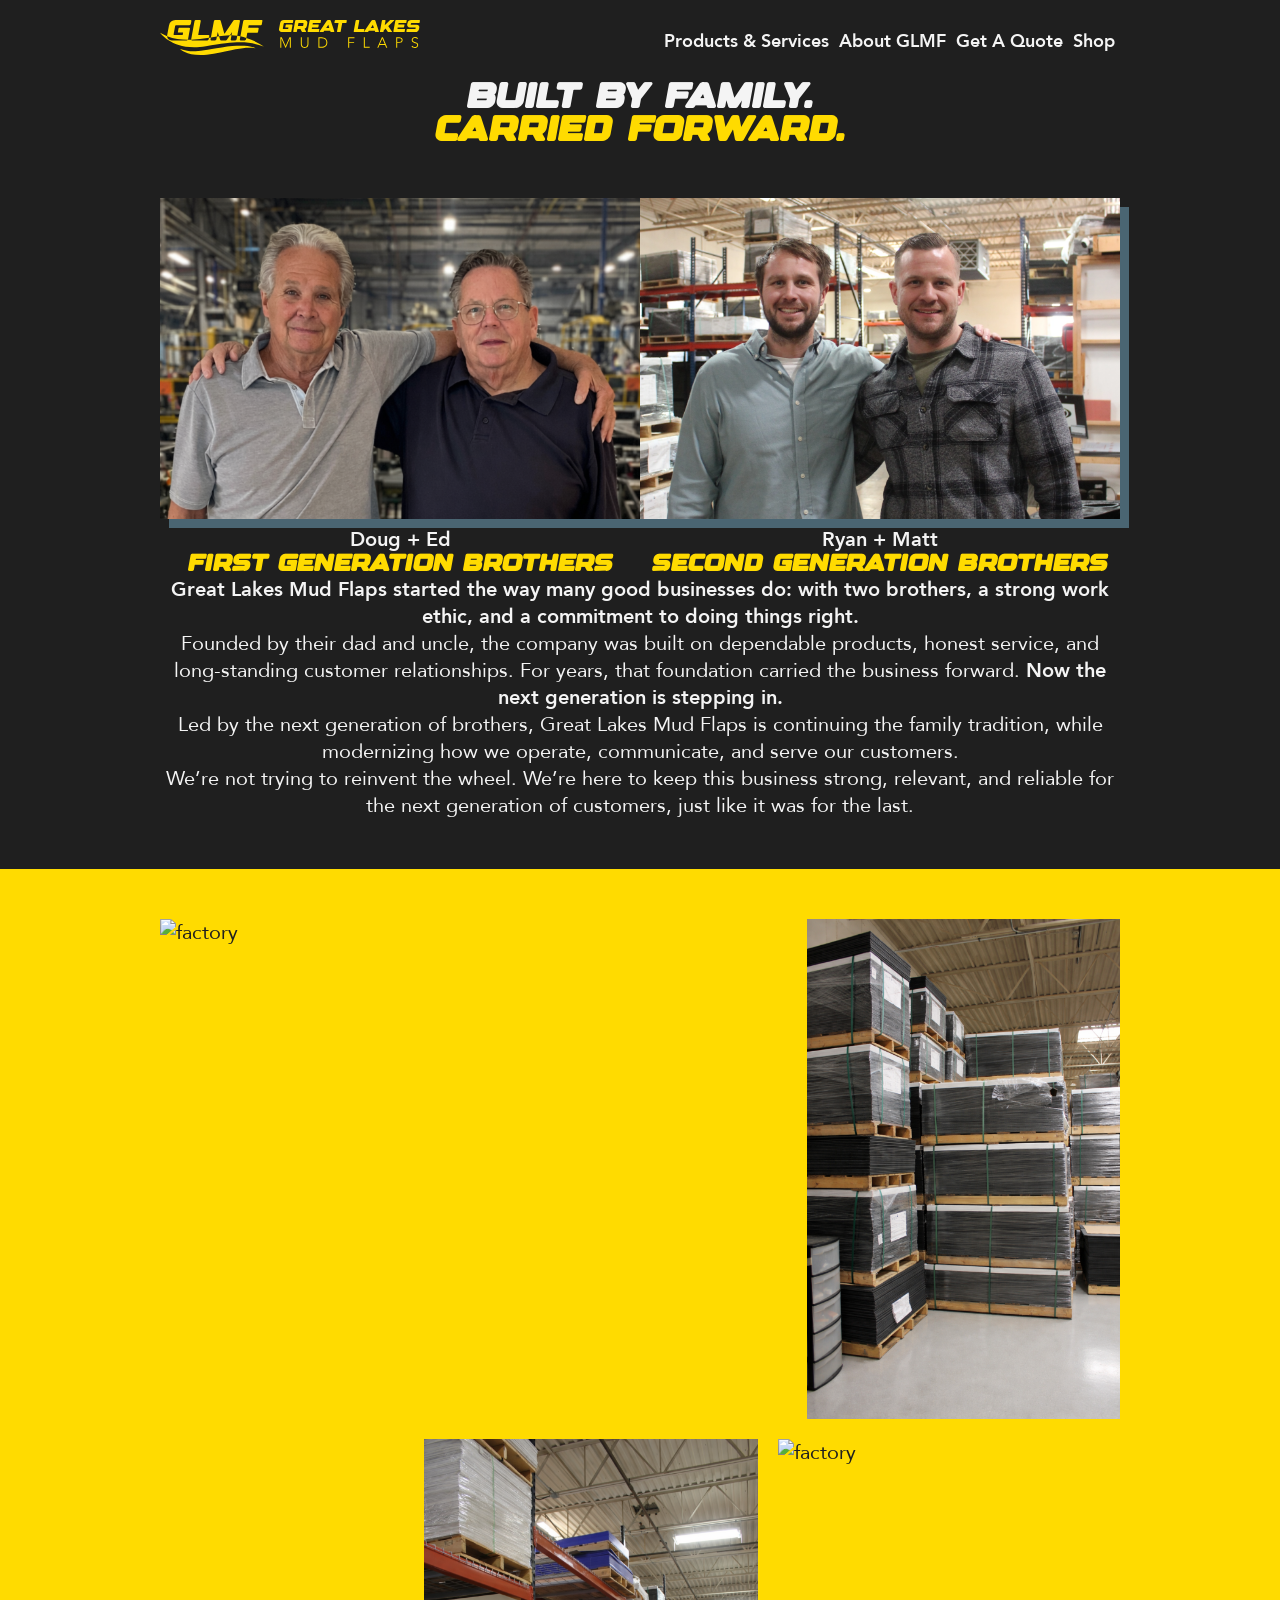
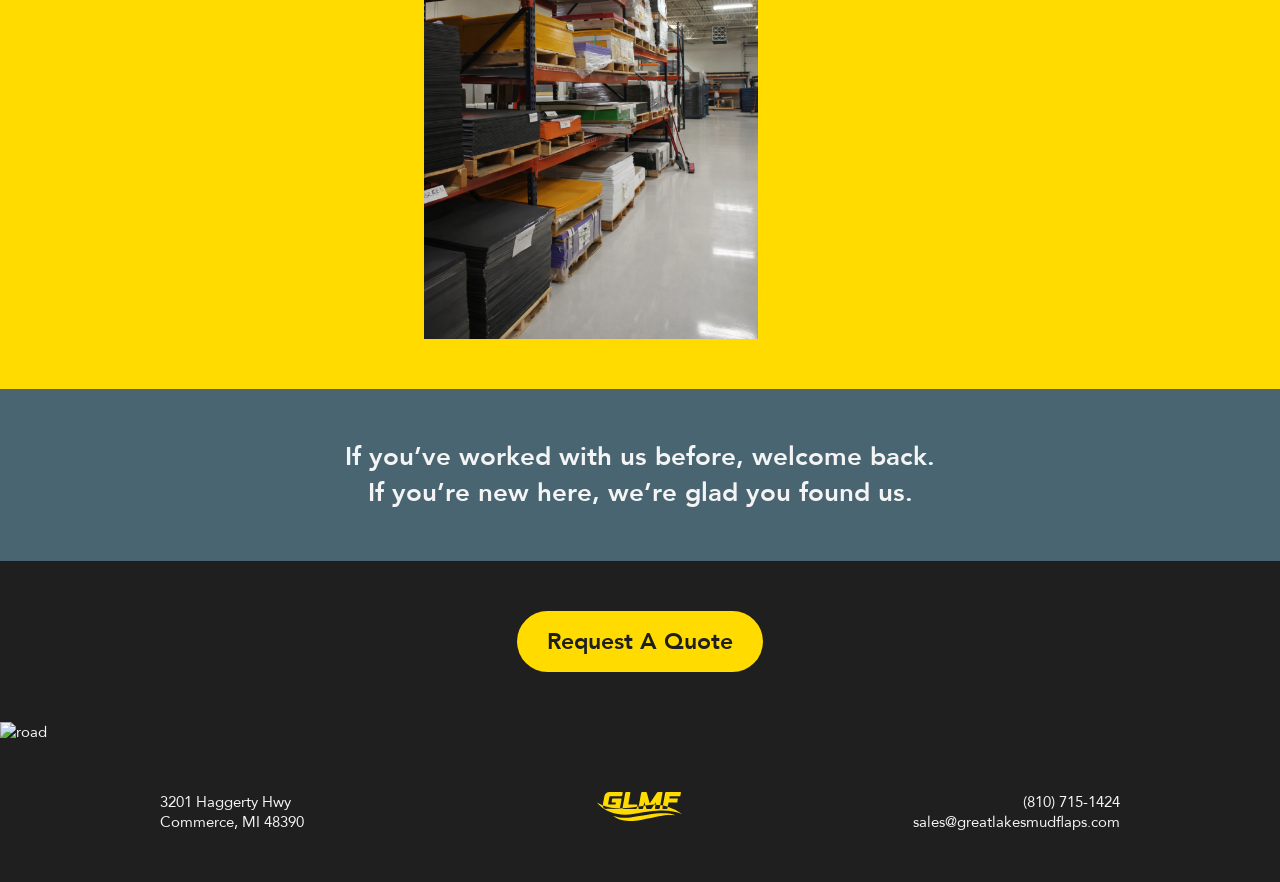
==== about.html @ 7ca75e04 "init" ====
<!DOCTYPE html>
<html>

<head>
    <meta charset="utf-8">
    <meta http-equiv="X-UA-Compatible" content="IE=edge">
    <title>Great Lakes Mud Flaps - About GLMF</title>
    <meta name="description" content="">
    <meta name="viewport" content="width=device-width, initial-scale=1">
    <link rel="stylesheet" href="main.css">
</head>

<body class="about">
    <div class="header">
        <div class="container">
            <div class="col logo-container">
                <a href="/"><img src="/Images/glmf-header-logo.svg" alt="Great Lakes Mud Flaps" class="logo"></a>
            </div>
            <div class="col menue-container">
                <div class="menue">
                    <div class="menue-item"><a href="/products.html">Products & Services</a></div>
                    <div class="menue-item"><a href="/about.html">About GLMF</a></div>
                    <div class="menue-item"><a href="/quote.html">Get A Quote</a></div>
                    <div class="menue-item"><a href="/shop.html">Shop</a></div>
                </div>
            </div>
        </div>
    </div>
    <main>
        <div class="hero">
            <h2 style="text-align: center;">
                <span style="color: var(--off-white);">BUILT BY FAMILY.</span><br>
                <span style="color: var(--yellow);">CARRIED FORWARD.</span>
            </h2>
            <div class="container">
                <div class="columns-1-1">
                    <div class="col text">
                        <img src="/Images/2X/ChatGPT Image Feb 25, 2026, 12_10_42 PM@2x.png" alt="doug and ed"
                            class="fluid drop-shadow">
                        <div style="font-weight: bold; text-align: center;">Doug + Ed</div>
                        <h3 style="text-align: center;">FIRST GENERATION BROTHERS</h3>
                    </div>
                    <div class="col">
                        <img src="/Images/2X/IMG_9111@2x.png" alt="ryan and matt" class="fluid drop-shadow">
                        <div style="font-weight: bold; text-align: center;">Ryan + Matt</div>
                        <h3 style="text-align: center;">SECOND GENERATION BROTHERS</h3>
                    </div>
                </div>
                <p style="font-weight: bold;">
                    Great Lakes Mud Flaps started the way many good businesses do: with two brothers, a strong work
                    ethic, and a commitment
                    to doing things right.
                </p>
                <p>
                    Founded by their dad and uncle, the company was built on dependable products, honest service, and
                    long-standing customer
                    relationships. For years, that foundation carried the business forward. <b>Now the next generation
                        is
                        stepping in.</b>
                </p>
                <p>
                    Led by the next generation of brothers, Great Lakes Mud Flaps is continuing the family tradition,
                    while modernizing how
                    we operate, communicate, and serve our customers.
                </p>
                <p>
                    We’re not trying to reinvent the wheel. We’re here to keep this business strong, relevant, and
                    reliable for the next
                    generation of customers, just like it was for the last.
                </p>
            </div>
        </div>
        <div class="factory-images">
            <div class="container">
                <div class="columns-2-1" style="padding-bottom: 20px;">
                    <div class="col">
                        <img src="/Images/2X/ChatGPT Image Mar 16, 2026, 08_49_16 PM@2x.png" alt="factory">
                    </div>
                    <div class="col">
                        <img src="/Images/2X/ChatGPT Image Mar 2, 2026, 11_20_32 AM@2x.png" alt="factory">

                    </div>
                </div>
                <div class="columns-1-2">
                    <div class="col">
                        <img src="/Images/2X/ChatGPT Image Mar 2, 2026, 11_19_23 AM@2x.png" alt="factory">

                    </div>
                    <div class="col">
                        <img src="/Images/2X/ChatGPT Image Mar 2, 2026, 11_23_06 AM@2x.png" alt="factory">

                    </div>
                </div>
            </div>

        </div>
        <div style="background-color: var(--steel-blue);">
            <div class="container">
                <p style=" font-weight: bold; text-align: center; color: var(--off-white); font-size: 26px;">
                    If you’ve worked with us before, welcome back.<br>
                    If you’re new here, we’re glad you found us.</p>
            </div>
        </div>
        <div class="container">
            <div class="inner">
                <a href="/quote.html" class="button yellow">
                    Request A Quote</a>
            </div>
        </div>
    </main>
    <div class=" footer">
        <img src="Images/2X/2@2x.png" alt="road" class="fluid">
        <div class="container columns-1-1-1">
            <div class="col">
                3201 Haggerty Hwy<br>
                Commerce, MI 48390
            </div>
            <div class="col">
                <div class="inner">
                    <a href="/"><img src="/Images/glmf-footer-logo.svg" alt="Great Lakes Mud Flaps"
                            class="logo fluid"></a>

                </div>
            </div>
            <div class="col" style="text-align: right;">
                (810) 715-1424<br>
                sales@greatlakesmudflaps.com
            </div>
        </div>
    </div>
    <script src="main.js" async defer></script>
</body>

</html>
---- main.css ----
/* Initial */
*, *::before, *::after {
    box-sizing: border-box;
}

@font-face {
  font-family: "Avenir";
  src: url("fonts/Avenir-Light-07.woff2") format("woff2");
  font-weight: 200;
  font-style: normal;
  font-display: swap;
}

@font-face {
  font-family: "Avenir";
  src: url("fonts/Avenir-LightOblique-08.woff2") format("woff2");
  font-weight: 200;
  font-style: italic;
  font-display: swap;
}

@font-face {
  font-family: "Avenir";
  src: url("fonts/Avenir-Book-01.woff2") format("woff2");
  font-weight: 300;
  font-style: normal;
  font-display: swap;
}

@font-face {
  font-family: "Avenir";
  src: url("fonts/Avenir-BookOblique-02.woff2") format("woff2");
  font-weight: 300;
  font-style: italic;
  font-display: swap;
}

@font-face {
  font-family: "Avenir";
  src: url("fonts/Avenir-Roman-12.woff2") format("woff2");
  font-weight: 400;
  font-style: normal;
  font-display: swap;
}

@font-face {
  font-family: "Avenir";
  src: url("fonts/Avenir-Oblique-11.woff2") format("woff2");
  font-weight: 400;
  font-style: italic;
  font-display: swap;
}

@font-face {
  font-family: "Avenir";
  src: url("fonts/Avenir-Medium-09.woff2") format("woff2");
  font-weight: 500;
  font-style: normal;
  font-display: swap;
}

@font-face {
  font-family: "Avenir";
  src: url("fonts/Avenir-MediumOblique-10.woff2") format("woff2");
  font-weight: 500;
  font-style: italic;
  font-display: swap;
}

@font-face {
  font-family: "Avenir";
  src: url("fonts/Avenir-Heavy-05.woff2") format("woff2");
  font-weight: 800;
  font-style: normal;
  font-display: swap;
}

@font-face {
  font-family: "Avenir";
  src: url("fonts/Avenir-HeavyOblique-06.woff2") format("woff2");
  font-weight: 800;
  font-style: italic;
  font-display: swap;
}

@font-face {
  font-family: "Avenir";
  src: url("fonts/Avenir-Black-03.woff2") format("woff2");
  font-weight: 900;
  font-style: normal;
  font-display: swap;
}

@font-face {
  font-family: "Avenir";
  src: url("fonts/Avenir-BlackOblique-04.woff2") format("woff2");
  font-weight: 900;
  font-style: italic;
  font-display: swap;
}

@font-face {
  font-family: "Designer 2";
  src: url("fonts/Designer 2.woff2") format("woff2");
  font-weight: 400;
  font-style: normal;
  font-display: swap;
}

:root {
--deep-charcoal: #1F1F1F;
--yellow: #FFDB00;
--steel-blue: #4A6572;
--light-grey: #B3B3B3;
--off-white: #F4F4F4;
}

img.fluid {
    width: 100%;
    height: auto;
}

h1, h2, h3, h4, h5, h6 {
    font-family: "Designer 2", sans-serif;
    margin: 0;
    color: var(--deep-charcoal);
}

h1 {
    font-size: 40px;

}

h2 {
    font-size  : 35px;
}

h3 {
  color: var(--yellow);
}

p {
  margin: 0;
}

/* Header */

.header {
    color: var(--off-white);
    /* min-height: 125px; */
}

.header-left, .header-right {
    font-family: "Designer 2", sans-serif;
    font-size: 90px;
    opacity: 18%;
}


.header .container {
    display: flex;
    flex-direction: row;
    justify-content: space-between;
    padding: 20px;
}


.header .logo-container {
    display: flex;
    flex-direction: column;
    justify-content: center;
}

.header .menue {
    display: flex;
    flex-direction: row;
    justify-content: space-between;
}

.header .menue-container {
    display: flex;
    flex-direction: column;
    justify-content: center;
}

.menue-item {
    margin-left: 5px;
    margin-right: 5px;
    font-size: 18px;
    font-weight: bold;
}

.menue-item a {
    text-decoration: none;
    color: var(--off-white);
}

.menue-item a:hover {
    text-decoration: underline;
    color: var(--yellow);
}

.menue-item a:active {
    text-decoration: underline;
    color: var(--yellow);
}

.columns-1-1 {
    display: flex;
    flex-direction: row;
    justify-content: center;
    flex-wrap: nowrap;
}

.columns-1-1 .col {
   width: 50%;
}

.columns-1-1-1 {
    display: flex;
    flex-direction: row;
    justify-content: center;
    flex-wrap: nowrap;
}
.columns-1-1-1 .col {
   width: 33.33%;
}
/* Main */

.section-header {
  display: flex;
  justify-content: space-between;
  align-items: center;
  text-align: center;
}

body {
    background-color: var(--deep-charcoal);
    font-family: "Avenir", sans-serif;
    margin: 0;
    font-size: 20px;
    color: var(--deep-charcoal);
}


.container {
    max-width: 1000px;
    margin: 0 auto;
    padding-top: 50px;
    padding-bottom: 50px;
    padding-left: 20px;
    padding-right: 20px;
}

.inner {
    display: flex;
    flex-direction: column;
    justify-content: center;
    align-items: center;
}

.container.inner {
  max-width: 1000px;
  margin: 0 auto;
}

.logo {
    width: 100%;
    height: auto;
    max-width: 260px;
}




.button {
    padding: 15px 30px;
    text-decoration: none;
    font-size: 22.5px;
    font-weight: bold;
    display: inline-block;
    border-radius: 999px;
}

.charcoal {
    background-color: var(--deep-charcoal);
    color: var(--off-white);
}

.yellow {
    background-color: var(--yellow);
    color: var(--deep-charcoal);
}


/* Home */

.hero.home .sub-text {
  font-size: 18.5px;
  font-weight: bold;
}

.hero.home .top {
    background-image: url("/Images/2X/cover@2x.png");
    background-size: cover;
    background-position: 20% 20%;
    background-repeat: no-repeat;
    min-height: calc(100vh - 325px);
}

.hero.home .bottom {
  background-color: var(--deep-charcoal);
  color: var(--off-white);
  /* height: 200px; */
}


.why-glmf, .request-a-quote {
    background-color: var(--yellow);
}

.how-it-works h2, .how-it-works, .view-products, .view-products h2, .story  {
    color: var(--off-white);
}

.story h2 {
    color: var(--yellow);
}


.view-products {
  background-color: var(--steel-blue);
}

/* Products */

.available-products {
    background-color: var(--steel-blue);
}
.available-products h2 {
    color: var(--off-white);
}

.mud-flaps, .wheel-chocks, .die-cutting {
    background-color: var(--yellow);
    color: var(--deep-charcoal);
}
.mud-flaps h3, .wheel-chocks h3, .die-cutting h3 {
    color: var(--deep-charcoal);
}

.slick-disks, .screenprinting, .hot-stamping {
    background-color: var(--steel-blue);
    color: var(--off-white);
}
.slick-disks h3, .screenprinting h3, .hot-stamping h3 {
    color: var(--off-white);
}

.unsure-where-to-start, .available-services {
    color: var(--off-white);
}
.unsure-where-to-start h2, .available-services h2 {
    color: var(--yellow);
}
.available-products, .ready-to-order {
  background-color: var(--steel-blue);
  color: var(--off-white);
}
.available-products h2, .ready-to-order h2 {
    color: var(--off-white);
}

.mud-flaps .img {
  background-image: url("/Images/2X/IMG_9088@2x.png");
}
.slick-disks .img {
  background-image: url("/Images/2X/ChatGPT Image Mar 2, 2026, 11_57_28 AM@2x.png");
}
.wheel-chocks .img   {
  background-image: url("/Images/2X/ChatGPT Image Mar 2, 2026, 12_32_00 PM@2x.png");
}
.screenprinting .img {
  background-image: url("/Images/2X/ChatGPT Image Mar 2, 2026, 12_42_02 PM@2x.png");
}
.die-cutting .img {
  background-image: url("/Images/2X/IMG_9097@2x.png");
}
.hot-stamping .img {
  background-image: url("/Images/2X/0ebb4d31-9fd9-43ff-acb8-a4dab3733ef5@2x.png");
}

.products .img {
    background-size: cover;
    background-position: center;
    background-repeat: no-repeat;
}

.products .text {
    display: flex;
    flex-direction: column;
    justify-content: center;
    align-items: center;
    padding: 20px;
    text-align: center;
}
.products .text h3 {
    margin-bottom: 15px;
}
.products .columns-1-1 .col {
  min-height: 500px;
}

/* About */

.drop-shadow {
  box-shadow: 9px 9px 0px 0px #4A6572;
}

.about .hero {
  color: var(--off-white);
}

.about .hero p {
  text-align: center;
}

.columns-2-1 {
    display: flex;
    flex-direction: row;
    justify-content: center;
    align-items: center;
    gap: 20px;
    /* overflow: hidden; */
}

.columns-2-1 .col:nth-child(1) {
  width: 66.66%;
  
}
.columns-2-1 .col:nth-child(2) {
  width: 33.33%;
  
}

.columns-1-2 {
    display: flex;
    flex-direction: row;
    justify-content: center;
    align-items: center;
    gap: 20px;  
}
.factory-images {
  background-color: var(--yellow);
}
.factory-images .col {
  height: 500px;
}

.factory-images img {
  width: 100%;
  height: 100%;
  object-fit: cover;
}

/* Quote */
.quote {
 color: var(--off-white); 
}

.quote h2 {
  color: var(--yellow);
}

/* FOOTER */

.footer {
  color: var(--off-white);
  font-size: 15px;
}

.footer .logo {
    max-width: 85px;
}
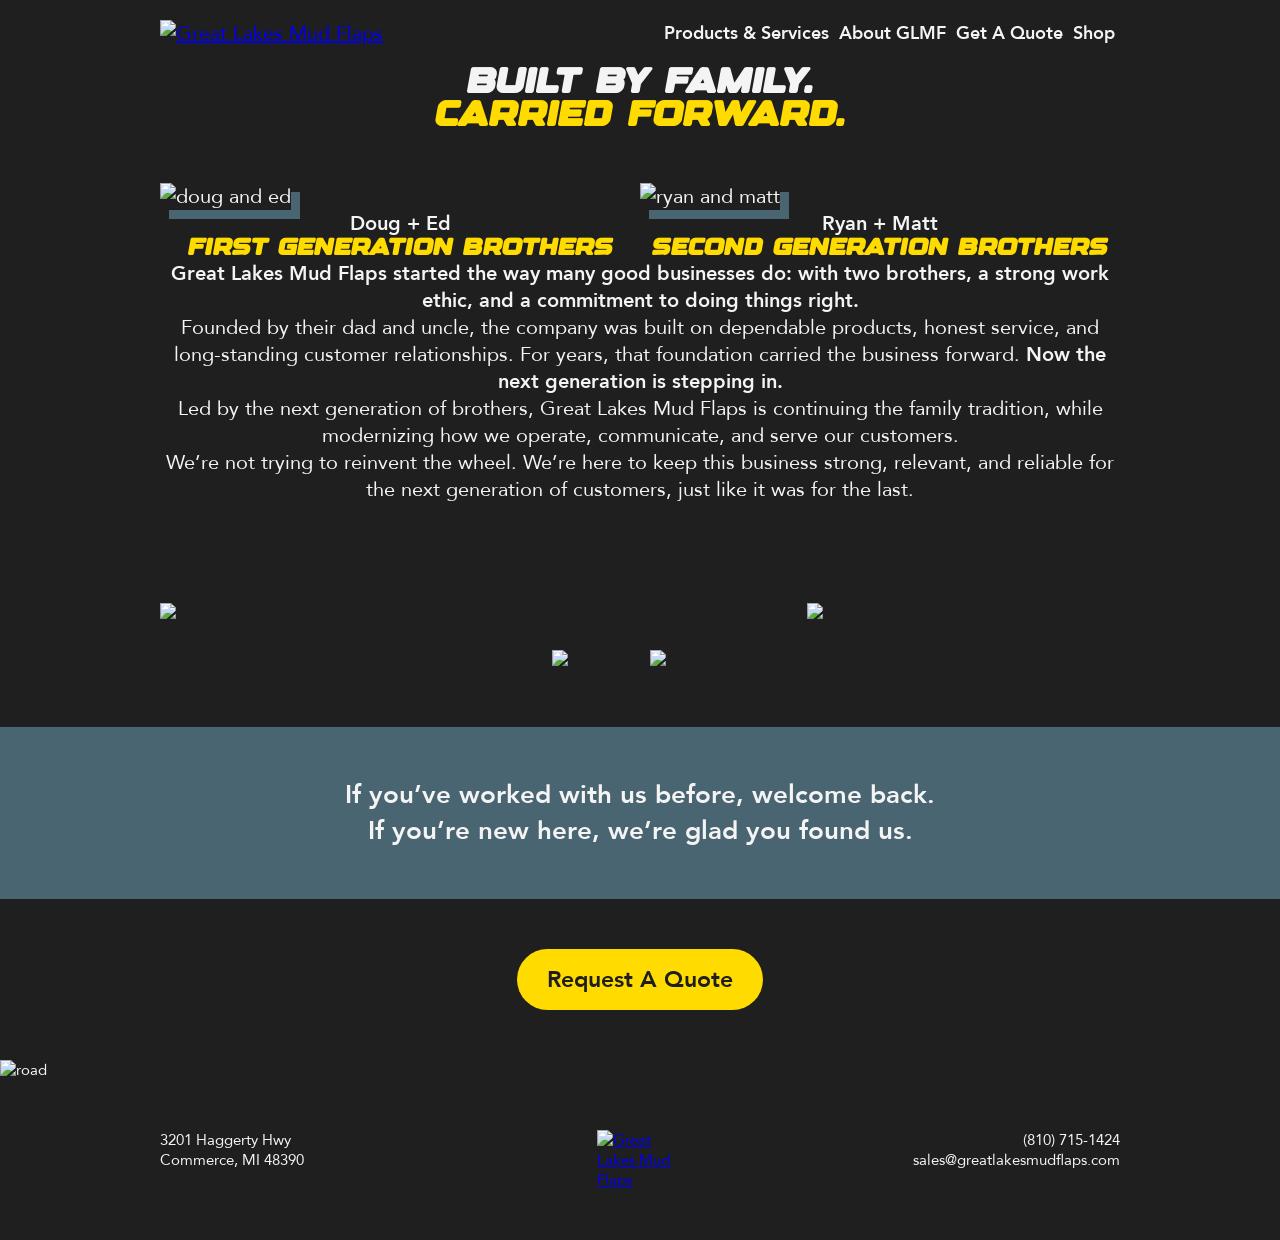
==== commit b2e4fefe: "img path update" ====
--- a/about.html
+++ b/about.html
@@ -14,7 +14,7 @@
     <div class="header">
         <div class="container">
             <div class="col logo-container">
-                <a href="/"><img src="/Images/glmf-header-logo.svg" alt="Great Lakes Mud Flaps" class="logo"></a>
+                <a href="/"><img src="images/glmf-header-logo.svg" alt="Great Lakes Mud Flaps" class="logo"></a>
             </div>
             <div class="col menue-container">
                 <div class="menue">
@@ -35,13 +35,13 @@
             <div class="container">
                 <div class="columns-1-1">
                     <div class="col text">
-                        <img src="/Images/2X/ChatGPT Image Feb 25, 2026, 12_10_42 PM@2x.png" alt="doug and ed"
+                        <img src="images/2X/ChatGPT Image Feb 25, 2026, 12_10_42 PM@2x.png" alt="doug and ed"
                             class="fluid drop-shadow">
                         <div style="font-weight: bold; text-align: center;">Doug + Ed</div>
                         <h3 style="text-align: center;">FIRST GENERATION BROTHERS</h3>
                     </div>
                     <div class="col">
-                        <img src="/Images/2X/IMG_9111@2x.png" alt="ryan and matt" class="fluid drop-shadow">
+                        <img src="images/2X/IMG_9111@2x.png" alt="ryan and matt" class="fluid drop-shadow">
                         <div style="font-weight: bold; text-align: center;">Ryan + Matt</div>
                         <h3 style="text-align: center;">SECOND GENERATION BROTHERS</h3>
                     </div>
@@ -74,20 +74,20 @@
             <div class="container">
                 <div class="columns-2-1" style="padding-bottom: 20px;">
                     <div class="col">
-                        <img src="/Images/2X/ChatGPT Image Mar 16, 2026, 08_49_16 PM@2x.png" alt="factory">
+                        <img src="images/2X/ChatGPT Image Mar 16, 2026, 08_49_16 PM@2x.png" alt="factory">
                     </div>
                     <div class="col">
-                        <img src="/Images/2X/ChatGPT Image Mar 2, 2026, 11_20_32 AM@2x.png" alt="factory">
+                        <img src="images/2X/ChatGPT Image Mar 2, 2026, 11_20_32 AM@2x.png" alt="factory">
 
                     </div>
                 </div>
                 <div class="columns-1-2">
                     <div class="col">
-                        <img src="/Images/2X/ChatGPT Image Mar 2, 2026, 11_19_23 AM@2x.png" alt="factory">
+                        <img src="images/2X/ChatGPT Image Mar 2, 2026, 11_19_23 AM@2x.png" alt="factory">
 
                     </div>
                     <div class="col">
-                        <img src="/Images/2X/ChatGPT Image Mar 2, 2026, 11_23_06 AM@2x.png" alt="factory">
+                        <img src="images/2X/ChatGPT Image Mar 2, 2026, 11_23_06 AM@2x.png" alt="factory">
 
                     </div>
                 </div>
@@ -109,7 +109,7 @@
         </div>
     </main>
     <div class=" footer">
-        <img src="Images/2X/2@2x.png" alt="road" class="fluid">
+        <img src="images/2X/2@2x.png" alt="road" class="fluid">
         <div class="container columns-1-1-1">
             <div class="col">
                 3201 Haggerty Hwy<br>
@@ -117,7 +117,7 @@
             </div>
             <div class="col">
                 <div class="inner">
-                    <a href="/"><img src="/Images/glmf-footer-logo.svg" alt="Great Lakes Mud Flaps"
+                    <a href="/"><img src="images/glmf-footer-logo.svg" alt="Great Lakes Mud Flaps"
                             class="logo fluid"></a>
 
                 </div>
--- a/main.css
+++ b/main.css
@@ -301,7 +301,7 @@
 }
 
 .hero.home .top {
-    background-image: url("/Images/2X/cover@2x.png");
+    background-image: url("../images/2X/cover@2x.png");
     background-size: cover;
     background-position: 20% 20%;
     background-repeat: no-repeat;
@@ -372,22 +372,22 @@
 }
 
 .mud-flaps .img {
-  background-image: url("/Images/2X/IMG_9088@2x.png");
+  background-image: url("../images/2X/IMG_9088@2x.png");
 }
 .slick-disks .img {
-  background-image: url("/Images/2X/ChatGPT Image Mar 2, 2026, 11_57_28 AM@2x.png");
+  background-image: url("../images/2X/ChatGPT Image Mar 2, 2026, 11_57_28 AM@2x.png");
 }
 .wheel-chocks .img   {
-  background-image: url("/Images/2X/ChatGPT Image Mar 2, 2026, 12_32_00 PM@2x.png");
+  background-image: url("../images/2X/ChatGPT Image Mar 2, 2026, 12_32_00 PM@2x.png");
 }
 .screenprinting .img {
-  background-image: url("/Images/2X/ChatGPT Image Mar 2, 2026, 12_42_02 PM@2x.png");
+  background-image: url("../images/2X/ChatGPT Image Mar 2, 2026, 12_42_02 PM@2x.png");
 }
 .die-cutting .img {
-  background-image: url("/Images/2X/IMG_9097@2x.png");
+  background-image: url("../images/2X/IMG_9097@2x.png");
 }
 .hot-stamping .img {
-  background-image: url("/Images/2X/0ebb4d31-9fd9-43ff-acb8-a4dab3733ef5@2x.png");
+  background-image: url("../images/2X/0ebb4d31-9fd9-43ff-acb8-a4dab3733ef5@2x.png");
 }
 
 .products .img {
@@ -450,14 +450,14 @@
     align-items: center;
     gap: 20px;  
 }
-.factory-images {
+.factory-../images {
   background-color: var(--yellow);
 }
-.factory-images .col {
+.factory-../images .col {
   height: 500px;
 }
 
-.factory-images img {
+.factory-../images img {
   width: 100%;
   height: 100%;
   object-fit: cover;
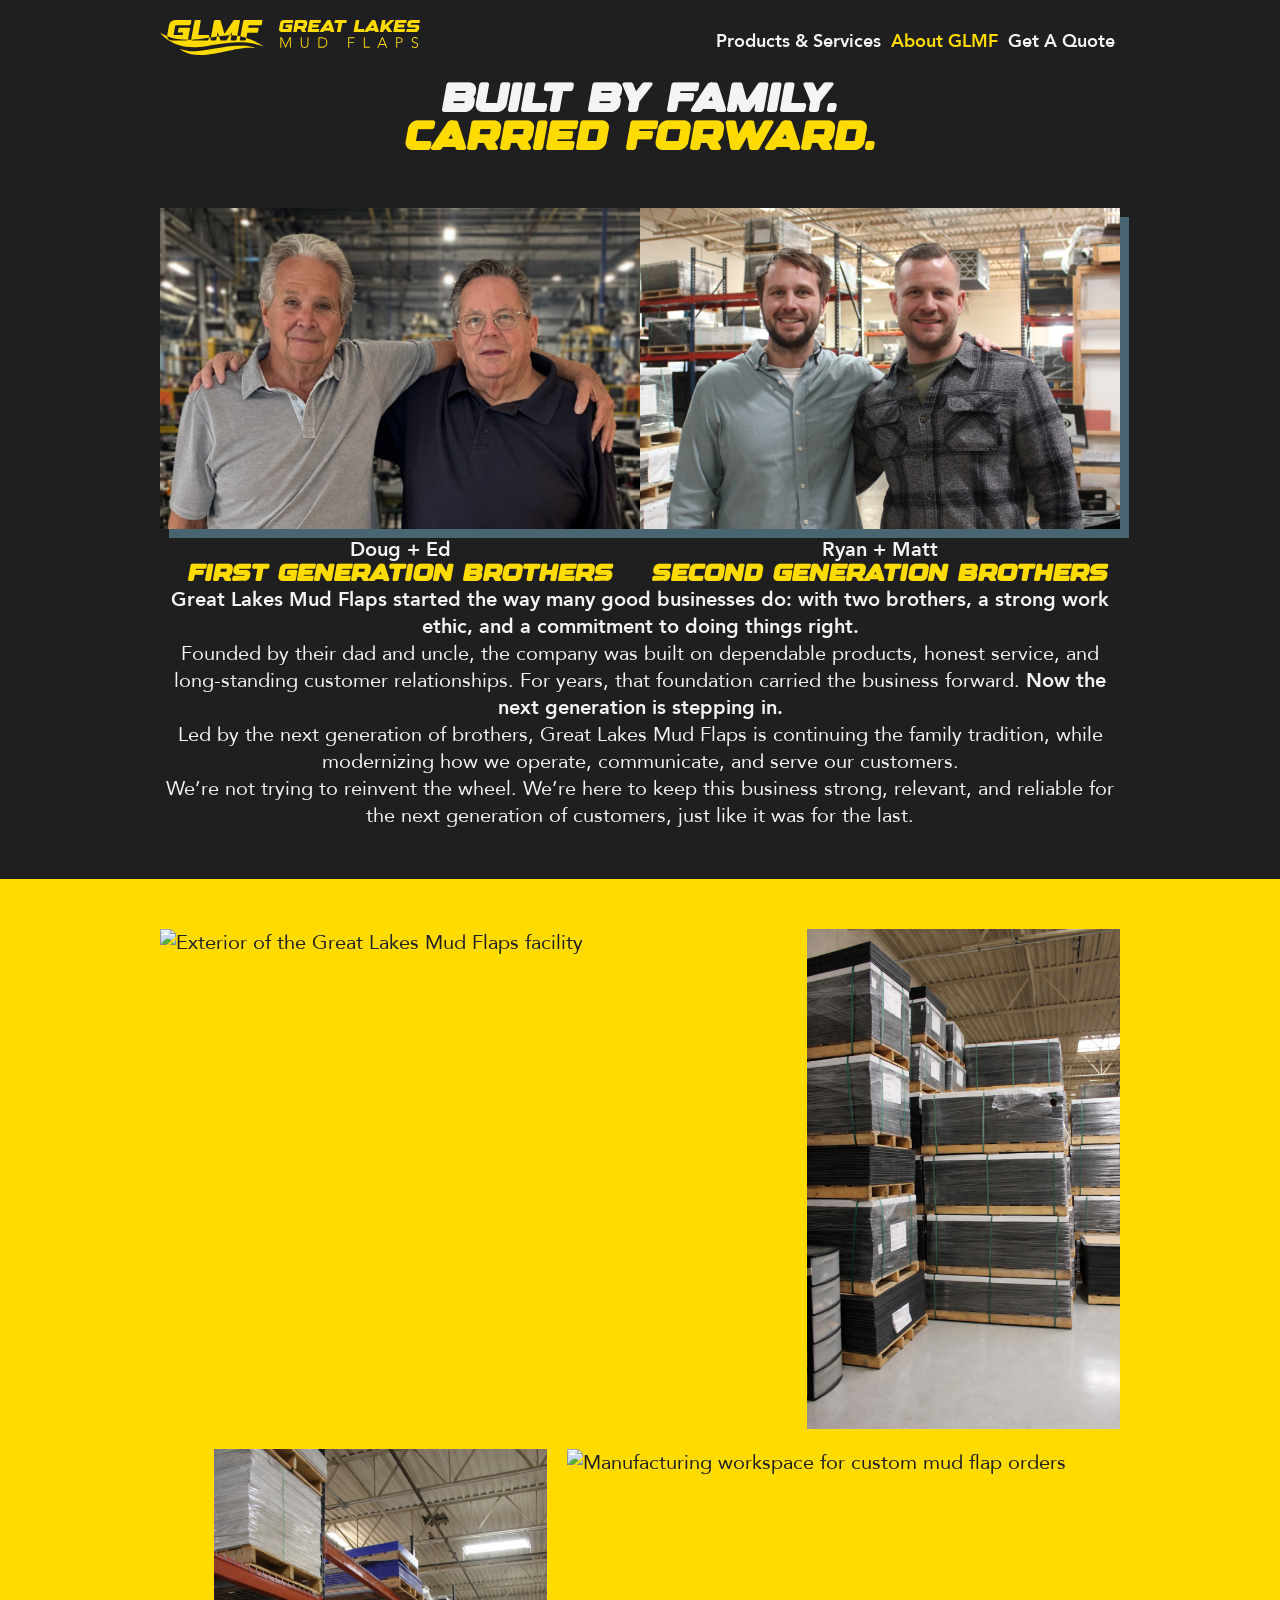
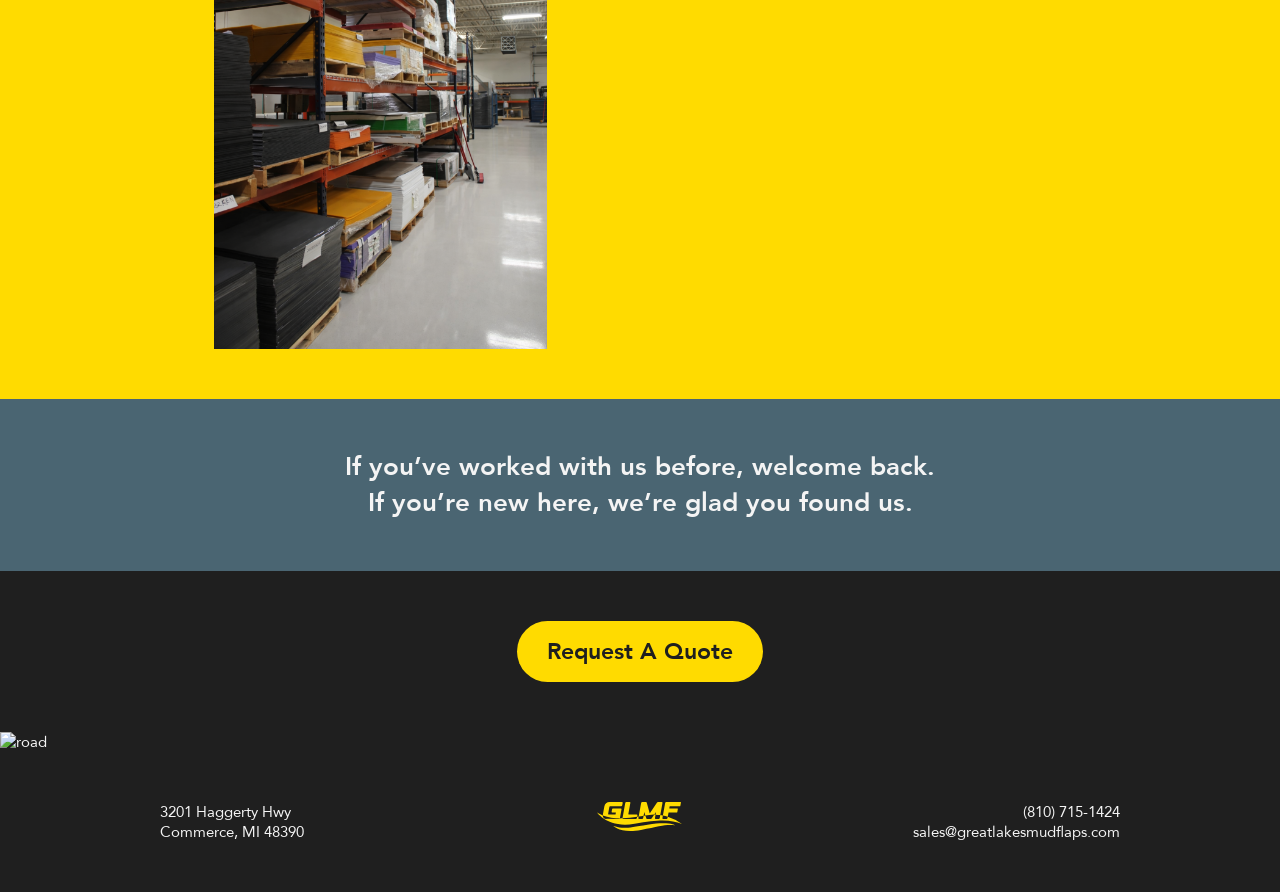
==== commit dc650fa1: "ai inhancments" ====
--- a/about.html
+++ b/about.html
@@ -4,9 +4,43 @@
 <head>
     <meta charset="utf-8">
     <meta http-equiv="X-UA-Compatible" content="IE=edge">
-    <title>Great Lakes Mud Flaps - About GLMF</title>
-    <meta name="description" content="">
+    <title>About Great Lakes Mud Flaps | Family-Owned Mud Flap Supplier</title>
+    <meta name="description"
+        content="Learn how Great Lakes Mud Flaps has grown from a family business into a modern mud flap supplier serving fleets, distributors, and commercial customers.">
     <meta name="viewport" content="width=device-width, initial-scale=1">
+    <link rel="canonical" href="https://greatlakesmudflaps.com/about.html">
+    <meta property="og:type" content="website">
+    <meta property="og:title" content="About Great Lakes Mud Flaps | Family-Owned Mud Flap Supplier">
+    <meta property="og:description"
+        content="A family-owned mud flap supplier built on dependable service, long-standing customer relationships, and modernized operations.">
+    <meta property="og:url" content="https://greatlakesmudflaps.com/about.html">
+    <meta property="og:site_name" content="Great Lakes Mud Flaps">
+    <meta property="og:image" content="https://greatlakesmudflaps.com/images/2X/IMG_9111@2x.png">
+    <meta name="twitter:card" content="summary_large_image">
+    <meta name="twitter:title" content="About Great Lakes Mud Flaps | Family-Owned Mud Flap Supplier">
+    <meta name="twitter:description"
+        content="A family-owned mud flap supplier built on dependable service, long-standing customer relationships, and modernized operations.">
+    <meta name="twitter:image" content="https://greatlakesmudflaps.com/images/2X/IMG_9111@2x.png">
+    <script type="application/ld+json">
+        {
+            "@context": "https://schema.org",
+            "@type": "LocalBusiness",
+            "name": "Great Lakes Mud Flaps",
+            "url": "https://greatlakesmudflaps.com/",
+            "image": "https://greatlakesmudflaps.com/images/2X/cover@2x.png",
+            "telephone": "+1-810-715-1424",
+            "email": "sales@greatlakesmudflaps.com",
+            "description": "Supplier of stock and custom mud flaps, screen printing, die cutting, and hot stamping for fleets and distributors.",
+            "address": {
+                "@type": "PostalAddress",
+                "streetAddress": "3201 Haggerty Hwy",
+                "addressLocality": "Commerce",
+                "addressRegion": "MI",
+                "postalCode": "48390",
+                "addressCountry": "US"
+            }
+        }
+    </script>
     <link rel="stylesheet" href="main.css">
 </head>
 
@@ -21,17 +55,27 @@
                     <div class="menue-item"><a href="/products.html">Products & Services</a></div>
                     <div class="menue-item"><a href="/about.html">About GLMF</a></div>
                     <div class="menue-item"><a href="/quote.html">Get A Quote</a></div>
-                    <div class="menue-item"><a href="/shop.html">Shop</a></div>
+                </div>
+                <button class="hamburger" id="hamburgerBtn" aria-label="Open menu" aria-expanded="false"
+                    aria-controls="mobileMenu">
+                    <span class="bar"></span>
+                    <span class="bar"></span>
+                    <span class="bar"></span>
+                </button>
+                <div class="mobile-menu" id="mobileMenu" hidden>
+                    <a href="/products.html">Products & Services</a>
+                    <a href="/about.html">About GLMF</a>
+                    <a href="/quote.html">Get A Quote</a>
                 </div>
             </div>
         </div>
     </div>
     <main>
         <div class="hero">
-            <h2 style="text-align: center;">
+            <h1 style="text-align: center;">
                 <span style="color: var(--off-white);">BUILT BY FAMILY.</span><br>
                 <span style="color: var(--yellow);">CARRIED FORWARD.</span>
-            </h2>
+            </h1>
             <div class="container">
                 <div class="columns-1-1">
                     <div class="col text">
@@ -74,20 +118,24 @@
             <div class="container">
                 <div class="columns-2-1" style="padding-bottom: 20px;">
                     <div class="col">
-                        <img src="images/2X/ChatGPT Image Mar 16, 2026, 08_49_16 PM@2x.png" alt="factory">
+                        <img src="images/2X/ChatGPT Image Mar 16, 2026, 08_49_16 PM@2x.png"
+                            alt="Exterior of the Great Lakes Mud Flaps facility">
                     </div>
                     <div class="col">
-                        <img src="images/2X/ChatGPT Image Mar 2, 2026, 11_20_32 AM@2x.png" alt="factory">
+                        <img src="images/2X/ChatGPT Image Mar 2, 2026, 11_20_32 AM@2x.png"
+                            alt="Production area inside the Great Lakes Mud Flaps facility">
 
                     </div>
                 </div>
                 <div class="columns-1-2">
                     <div class="col">
-                        <img src="images/2X/ChatGPT Image Mar 2, 2026, 11_19_23 AM@2x.png" alt="factory">
+                        <img src="images/2X/ChatGPT Image Mar 2, 2026, 11_19_23 AM@2x.png"
+                            alt="Mud flap production equipment at the Great Lakes Mud Flaps facility">
 
                     </div>
                     <div class="col">
-                        <img src="images/2X/ChatGPT Image Mar 2, 2026, 11_23_06 AM@2x.png" alt="factory">
+                        <img src="images/2X/ChatGPT Image Mar 2, 2026, 11_23_06 AM@2x.png"
+                            alt="Manufacturing workspace for custom mud flap orders">
 
                     </div>
                 </div>
--- a/main.css
+++ b/main.css
@@ -1,3 +1,80 @@
+/* Hamburger styles */
+.hamburger {
+  display: none;
+  flex-direction: column;
+  justify-content: center;
+  align-items: center;
+  width: 40px;
+  height: 40px;
+  padding: 0;
+  background: none;
+  border: none;
+  cursor: pointer;
+  z-index: 1001;
+}
+.hamburger .bar {
+  width: 28px;
+  height: 3px;
+  background: var(--off-white);
+  margin: 4px 0;
+  border-radius: 2px;
+  transition: transform 0.3s ease, opacity 0.3s ease, background-color 0.3s ease;
+}
+.hamburger[aria-expanded="true"] .bar {
+  background: var(--yellow);
+}
+.hamburger[aria-expanded="true"] .bar:nth-child(1) {
+  transform: translateY(11px) rotate(45deg);
+}
+.hamburger[aria-expanded="true"] .bar:nth-child(2) {
+  opacity: 0;
+}
+.hamburger[aria-expanded="true"] .bar:nth-child(3) {
+  transform: translateY(-11px) rotate(-45deg);
+}
+
+/* Mobile menu styles */
+.mobile-menu {
+  display: none !important;
+  flex-direction: column;
+  position: absolute;
+  top: 60px;
+  background: var(--deep-charcoal);
+  box-shadow: 0 2px 8px rgba(0,0,0,0.08);
+  padding: 20px 30px;
+  gap: 18px;
+  z-index: 1000;
+  width: 100vw;
+  text-align: end;
+}
+.mobile-menu a {
+  color: var(--off-white);
+  text-decoration: none;
+  font-size: 1.1em;
+}
+.mobile-menu a:hover,
+.mobile-menu a:active {
+  color: var(--yellow);
+}
+.mobile-menu a.is-active,
+.menue-item a.is-active {
+  color: var(--yellow);
+}
+
+@media (max-width: 900px) {
+  .menue {
+    display: none;
+  }
+  .hamburger {
+    display: flex;
+  }
+  .mobile-menu {
+    display: none;
+  }
+  .mobile-menu:not([hidden]) {
+    display: flex;
+  }
+}
 /* Initial */
 *, *::before, *::after {
     box-sizing: border-box;
@@ -301,7 +378,7 @@
 }
 
 .hero.home .top {
-    background-image: url("../images/2X/cover@2x.png");
+    background-image: url("./images/2X/cover@2x.png");
     background-size: cover;
     background-position: 20% 20%;
     background-repeat: no-repeat;
@@ -372,22 +449,22 @@
 }
 
 .mud-flaps .img {
-  background-image: url("../images/2X/IMG_9088@2x.png");
+  background-image: url("./images/2X/IMG_9088@2x.png");
 }
 .slick-disks .img {
-  background-image: url("../images/2X/ChatGPT Image Mar 2, 2026, 11_57_28 AM@2x.png");
+  background-image: url("./images/2X/ChatGPT Image Mar 2, 2026, 11_57_28 AM@2x.png");
 }
 .wheel-chocks .img   {
-  background-image: url("../images/2X/ChatGPT Image Mar 2, 2026, 12_32_00 PM@2x.png");
+  background-image: url("./images/2X/ChatGPT Image Mar 2, 2026, 12_32_00 PM@2x.png");
 }
 .screenprinting .img {
-  background-image: url("../images/2X/ChatGPT Image Mar 2, 2026, 12_42_02 PM@2x.png");
+  background-image: url("./images/2X/ChatGPT Image Mar 2, 2026, 12_42_02 PM@2x.png");
 }
 .die-cutting .img {
-  background-image: url("../images/2X/IMG_9097@2x.png");
+  background-image: url("./images/2X/IMG_9097@2x.png");
 }
 .hot-stamping .img {
-  background-image: url("../images/2X/0ebb4d31-9fd9-43ff-acb8-a4dab3733ef5@2x.png");
+  background-image: url("./images/2X/0ebb4d31-9fd9-43ff-acb8-a4dab3733ef5@2x.png");
 }
 
 .products .img {
@@ -450,14 +527,14 @@
     align-items: center;
     gap: 20px;  
 }
-.factory-../images {
+.factory-images {
   background-color: var(--yellow);
 }
-.factory-../images .col {
+.factory-images .col {
   height: 500px;
 }
 
-.factory-../images img {
+.factory-images img {
   width: 100%;
   height: 100%;
   object-fit: cover;
@@ -483,3 +560,62 @@
     max-width: 85px;
 }
 
+
+@media (max-width: 900px) {
+  .header .container {
+    align-items: center;
+  }
+
+  .header .menue-container {
+    position: relative;
+    align-items: flex-end;
+  }
+
+  .header .menue {
+    display: none;
+  }
+
+  .hamburger {
+    display: flex;
+  }
+
+  .mobile-menu[hidden] {
+    display: none;
+  }
+
+  .mobile-menu:not([hidden]) {
+    display: flex !important;
+  }
+  .header-left, .header-right {
+    font-size: 40px;
+  }
+  h1 {
+    font-size: 23px;
+  }
+  .sub-text {
+    font-size: 12.5px;
+  }
+  h2 {
+    font-size: 27px;
+  }
+  .products .columns-1-1 {
+    flex-direction: column;
+  }
+  .products .columns-1-1 .col {
+    width: 100%;
+    min-height: 320px;
+  }
+  .products .columns-1-1 .top-stack {
+    order: -1;
+  }
+  .footer .columns-1-1-1 {
+    flex-direction: column;
+    align-items: center;
+    gap: 24px;
+    text-align: center;
+  }
+  .footer .columns-1-1-1 .col {
+    width: 100%;
+    text-align: center !important;
+  }
+}
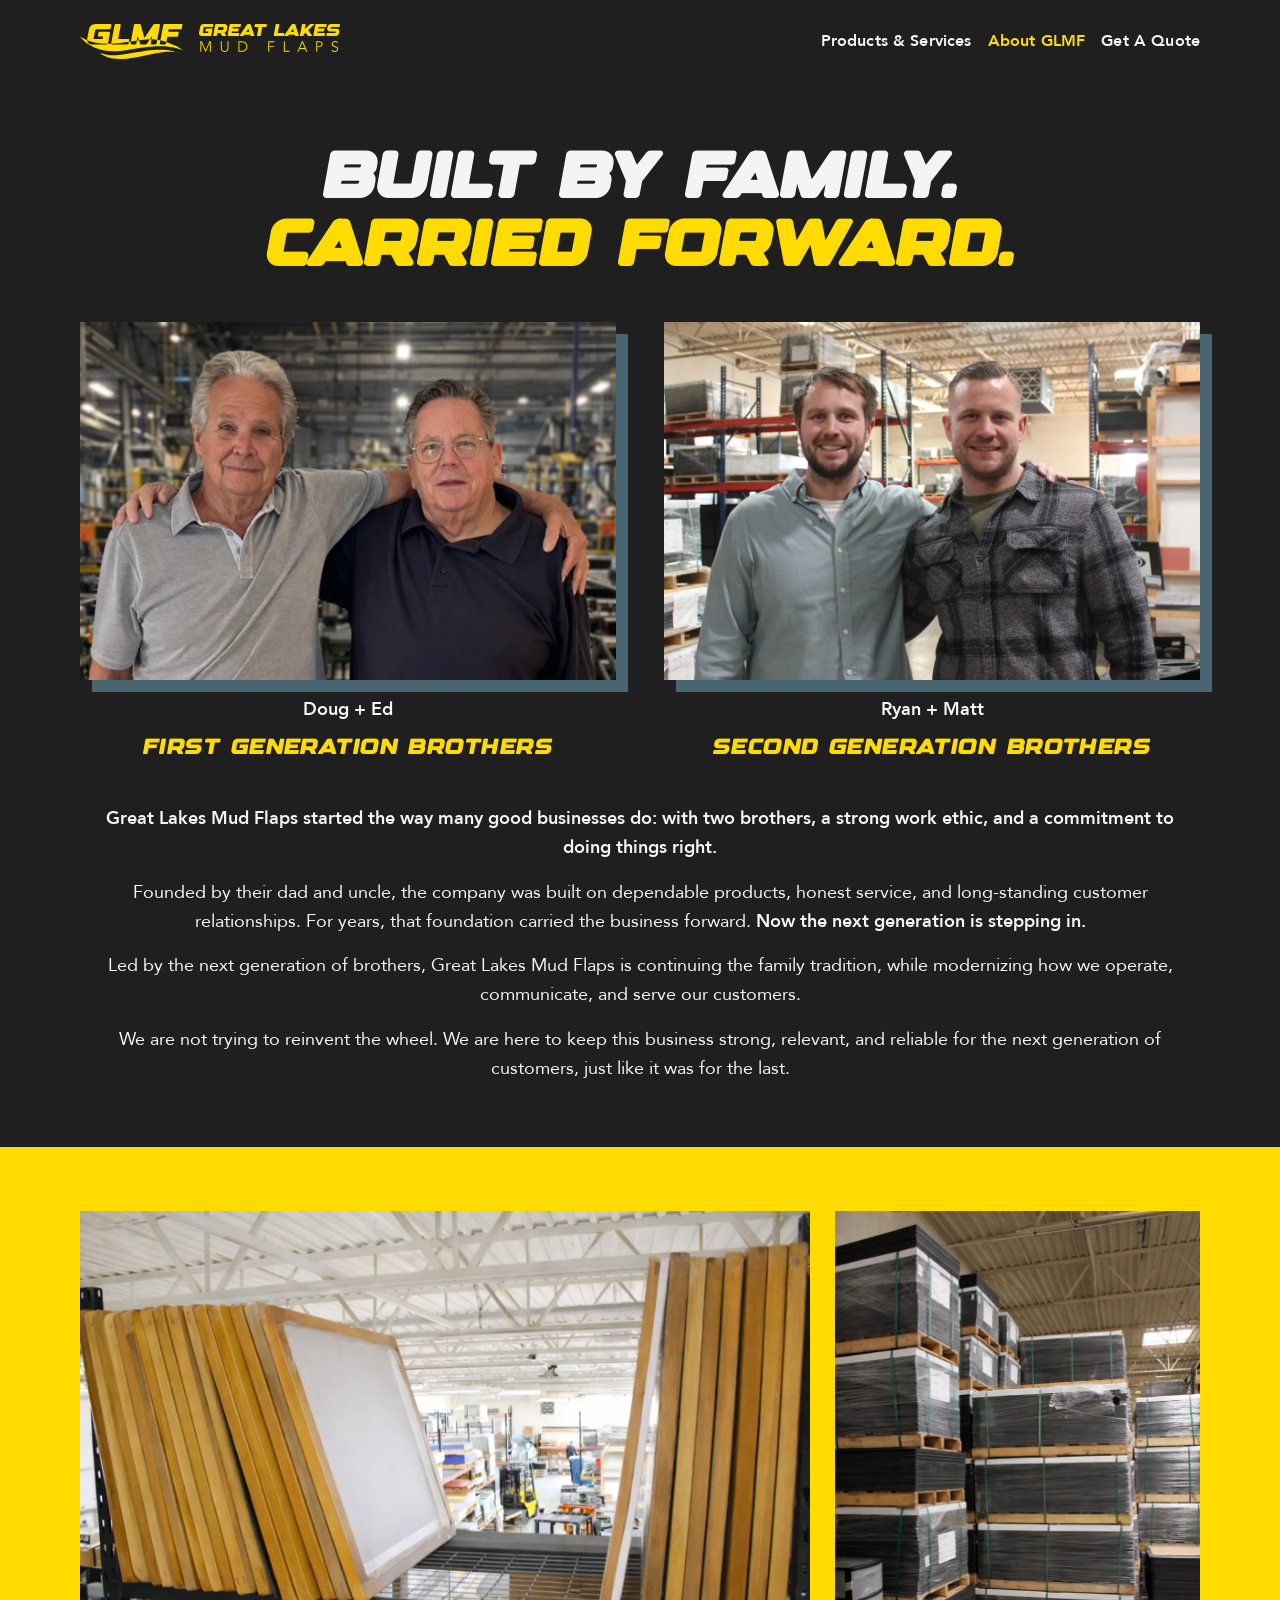
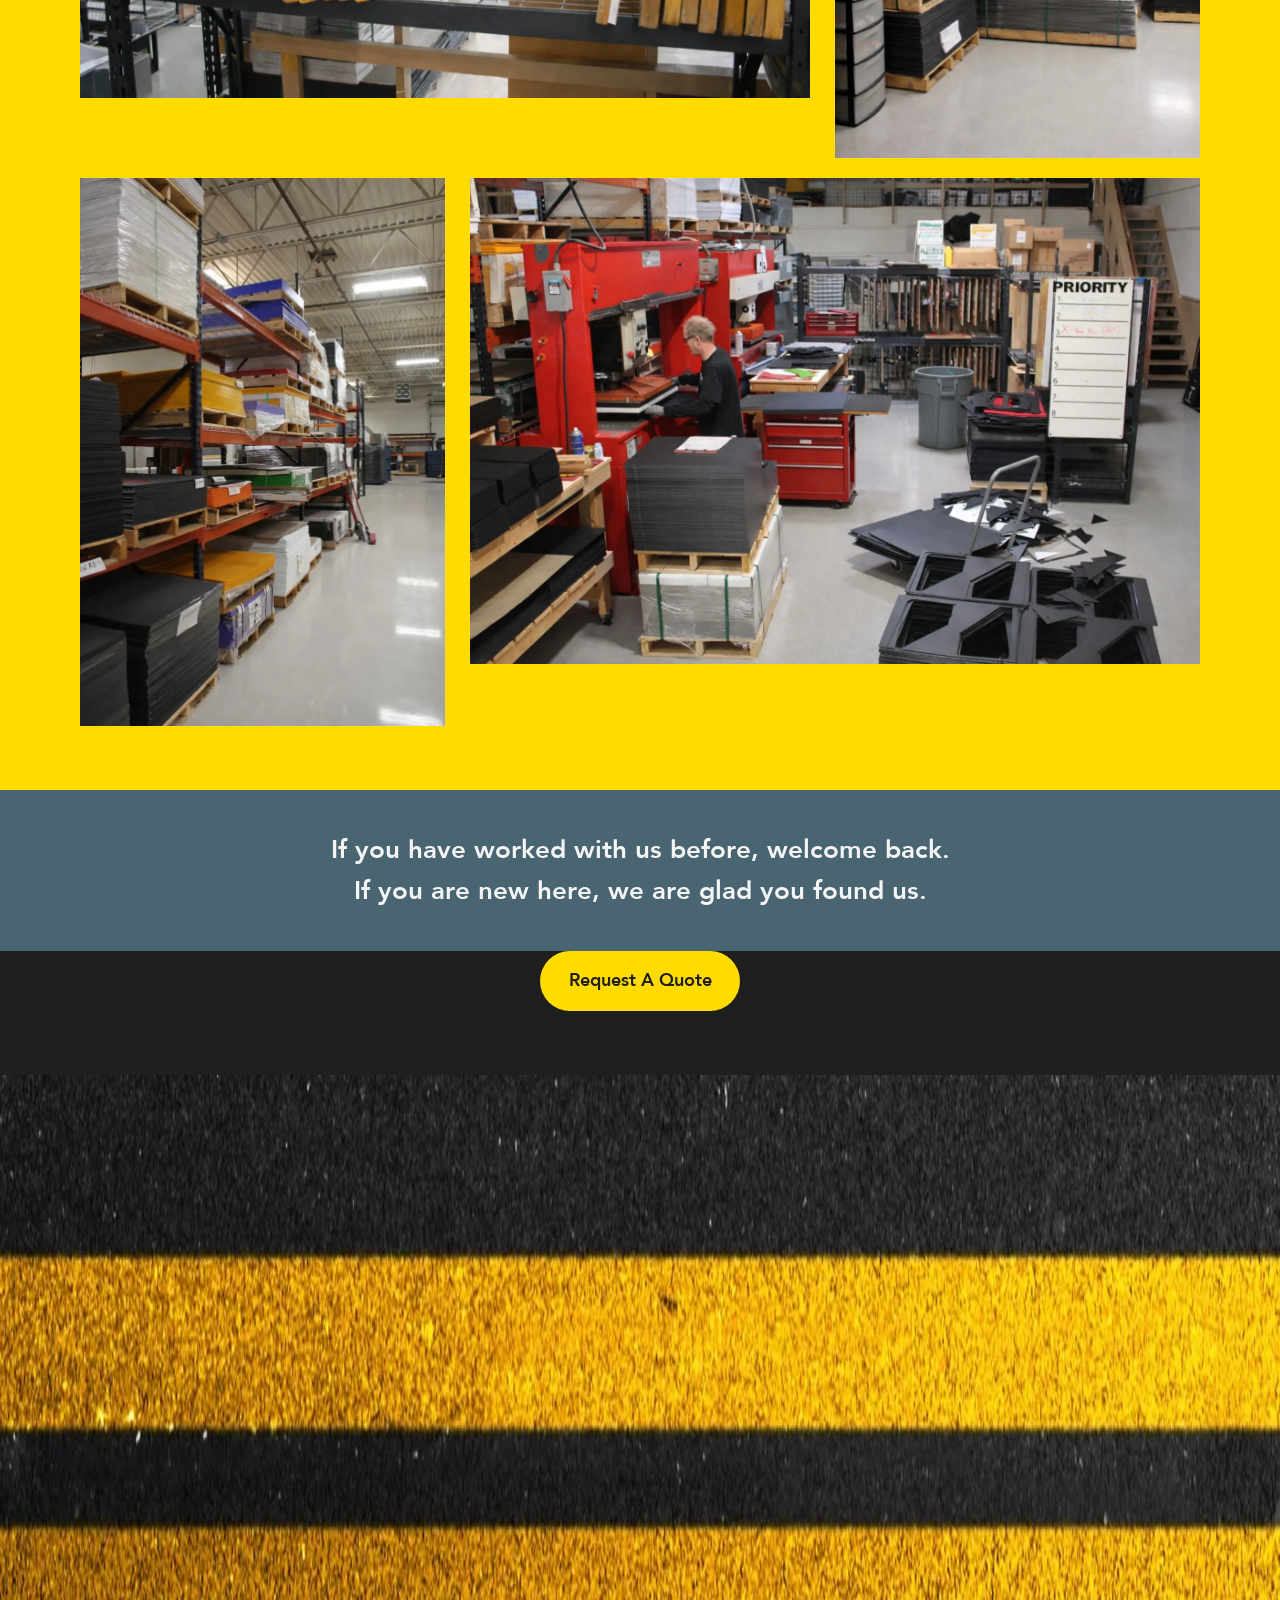
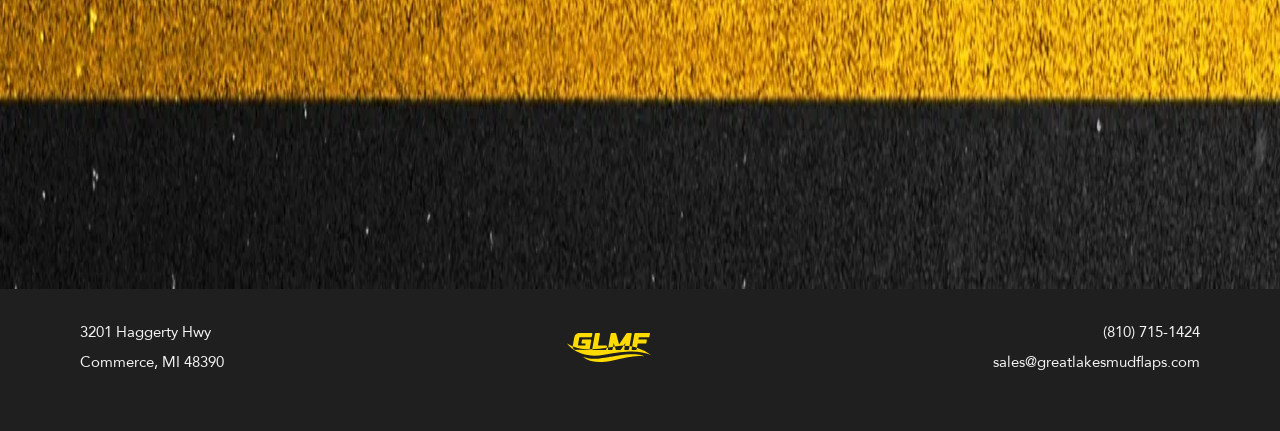
==== commit e671545d: "ai polish" ====
--- a/about.html
+++ b/about.html
@@ -1,5 +1,5 @@
 <!DOCTYPE html>
-<html>
+<html lang="en">
 
 <head>
     <meta charset="utf-8">
@@ -15,19 +15,19 @@
         content="A family-owned mud flap supplier built on dependable service, long-standing customer relationships, and modernized operations.">
     <meta property="og:url" content="https://greatlakesmudflaps.com/about.html">
     <meta property="og:site_name" content="Great Lakes Mud Flaps">
-    <meta property="og:image" content="https://greatlakesmudflaps.com/images/2X/IMG_9111@2x.png">
+    <meta property="og:image" content="https://greatlakesmudflaps.com/images/optimized/about-ryan-matt.jpg">
     <meta name="twitter:card" content="summary_large_image">
     <meta name="twitter:title" content="About Great Lakes Mud Flaps | Family-Owned Mud Flap Supplier">
     <meta name="twitter:description"
         content="A family-owned mud flap supplier built on dependable service, long-standing customer relationships, and modernized operations.">
-    <meta name="twitter:image" content="https://greatlakesmudflaps.com/images/2X/IMG_9111@2x.png">
+    <meta name="twitter:image" content="https://greatlakesmudflaps.com/images/optimized/about-ryan-matt.jpg">
     <script type="application/ld+json">
         {
             "@context": "https://schema.org",
             "@type": "LocalBusiness",
             "name": "Great Lakes Mud Flaps",
             "url": "https://greatlakesmudflaps.com/",
-            "image": "https://greatlakesmudflaps.com/images/2X/cover@2x.png",
+            "image": "https://greatlakesmudflaps.com/images/optimized/hero-home.jpg",
             "telephone": "+1-810-715-1424",
             "email": "sales@greatlakesmudflaps.com",
             "description": "Supplier of stock and custom mud flaps, screen printing, die cutting, and hot stamping for fleets and distributors.",
@@ -45,138 +45,124 @@
 </head>
 
 <body class="about">
-    <div class="header">
-        <div class="container">
-            <div class="col logo-container">
-                <a href="/"><img src="images/glmf-header-logo.svg" alt="Great Lakes Mud Flaps" class="logo"></a>
-            </div>
-            <div class="col menue-container">
-                <div class="menue">
-                    <div class="menue-item"><a href="/products.html">Products & Services</a></div>
-                    <div class="menue-item"><a href="/about.html">About GLMF</a></div>
-                    <div class="menue-item"><a href="/quote.html">Get A Quote</a></div>
+    <div data-site-header></div>
+    <main id="main-content">
+        <section class="hero about-hero" aria-labelledby="about-title">
+            <div class="container about-hero__container">
+                <h1 id="about-title" class="about-hero__title">
+                    <span class="text-off-white">BUILT BY FAMILY.</span><br>
+                    <span class="text-yellow">CARRIED FORWARD.</span>
+                </h1>
+                <div class="columns-1-1 family-grid">
+                    <figure class="col family-card">
+                        <picture>
+                            <source srcset="images/optimized/about-doug-ed.webp" type="image/webp">
+                            <img src="images/optimized/about-doug-ed.jpg"
+                                alt="Doug and Ed, the first generation of Great Lakes Mud Flaps leadership."
+                                class="fluid drop-shadow" width="1414" height="944" decoding="async">
+                        </picture>
+                        <figcaption class="family-card__caption">
+                            <p class="family-card__names">Doug + Ed</p>
+                            <p class="family-card__title">First Generation Brothers</p>
+                        </figcaption>
+                    </figure>
+                    <figure class="col family-card">
+                        <picture>
+                            <source srcset="images/optimized/about-ryan-matt.webp" type="image/webp">
+                            <img src="images/optimized/about-ryan-matt.jpg"
+                                alt="Ryan and Matt, the second generation carrying Great Lakes Mud Flaps forward."
+                                class="fluid drop-shadow" width="1414" height="944" decoding="async">
+                        </picture>
+                        <figcaption class="family-card__caption">
+                            <p class="family-card__names">Ryan + Matt</p>
+                            <p class="family-card__title">Second Generation Brothers</p>
+                        </figcaption>
+                    </figure>
                 </div>
-                <button class="hamburger" id="hamburgerBtn" aria-label="Open menu" aria-expanded="false"
-                    aria-controls="mobileMenu">
-                    <span class="bar"></span>
-                    <span class="bar"></span>
-                    <span class="bar"></span>
-                </button>
-                <div class="mobile-menu" id="mobileMenu" hidden>
-                    <a href="/products.html">Products & Services</a>
-                    <a href="/about.html">About GLMF</a>
-                    <a href="/quote.html">Get A Quote</a>
+                <div class="about-story">
+                    <p class="intro-strong">
+                        Great Lakes Mud Flaps started the way many good businesses do: with two brothers, a strong work
+                        ethic, and a commitment to doing things right.
+                    </p>
+                    <p>
+                        Founded by their dad and uncle, the company was built on dependable products, honest service,
+                        and long-standing customer relationships. For years, that foundation carried the business
+                        forward. <strong>Now the next generation is stepping in.</strong>
+                    </p>
+                    <p>
+                        Led by the next generation of brothers, Great Lakes Mud Flaps is continuing the family
+                        tradition, while modernizing how we operate, communicate, and serve our customers.
+                    </p>
+                    <p>
+                        We are not trying to reinvent the wheel. We are here to keep this business strong, relevant,
+                        and reliable for the next generation of customers, just like it was for the last.
+                    </p>
                 </div>
             </div>
-        </div>
-    </div>
-    <main>
-        <div class="hero">
-            <h1 style="text-align: center;">
-                <span style="color: var(--off-white);">BUILT BY FAMILY.</span><br>
-                <span style="color: var(--yellow);">CARRIED FORWARD.</span>
-            </h1>
+        </section>
+
+        <section class="factory-images" aria-labelledby="facility-gallery-title">
             <div class="container">
-                <div class="columns-1-1">
-                    <div class="col text">
-                        <img src="images/2X/ChatGPT Image Feb 25, 2026, 12_10_42 PM@2x.png" alt="doug and ed"
-                            class="fluid drop-shadow">
-                        <div style="font-weight: bold; text-align: center;">Doug + Ed</div>
-                        <h3 style="text-align: center;">FIRST GENERATION BROTHERS</h3>
-                    </div>
-                    <div class="col">
-                        <img src="images/2X/IMG_9111@2x.png" alt="ryan and matt" class="fluid drop-shadow">
-                        <div style="font-weight: bold; text-align: center;">Ryan + Matt</div>
-                        <h3 style="text-align: center;">SECOND GENERATION BROTHERS</h3>
-                    </div>
+                <h2 id="facility-gallery-title" class="sr-only">Inside Great Lakes Mud Flaps</h2>
+                <div class="columns-2-1 factory-grid factory-grid-top">
+                    <figure class="col factory-card">
+                        <picture>
+                            <source srcset="images/optimized/about-facility-exterior.webp" type="image/webp">
+                            <img src="images/optimized/about-facility-exterior.jpg"
+                                alt="Exterior of the Great Lakes Mud Flaps facility." width="2464" height="1642"
+                                loading="lazy" decoding="async">
+                        </picture>
+                    </figure>
+                    <figure class="col factory-card">
+                        <picture>
+                            <source srcset="images/optimized/about-production-area.webp" type="image/webp">
+                            <img src="images/optimized/about-production-area.jpg"
+                                alt="Production area inside the Great Lakes Mud Flaps facility." width="1096"
+                                height="1642" loading="lazy" decoding="async">
+                        </picture>
+                    </figure>
                 </div>
-                <p style="font-weight: bold;">
-                    Great Lakes Mud Flaps started the way many good businesses do: with two brothers, a strong work
-                    ethic, and a commitment
-                    to doing things right.
-                </p>
-                <p>
-                    Founded by their dad and uncle, the company was built on dependable products, honest service, and
-                    long-standing customer
-                    relationships. For years, that foundation carried the business forward. <b>Now the next generation
-                        is
-                        stepping in.</b>
-                </p>
-                <p>
-                    Led by the next generation of brothers, Great Lakes Mud Flaps is continuing the family tradition,
-                    while modernizing how
-                    we operate, communicate, and serve our customers.
-                </p>
-                <p>
-                    We’re not trying to reinvent the wheel. We’re here to keep this business strong, relevant, and
-                    reliable for the next
-                    generation of customers, just like it was for the last.
+                <div class="columns-1-2 factory-grid">
+                    <figure class="col factory-card">
+                        <picture>
+                            <source srcset="images/optimized/about-equipment.webp" type="image/webp">
+                            <img src="images/optimized/about-equipment.jpg"
+                                alt="Mud flap production equipment at the Great Lakes Mud Flaps facility." width="1092"
+                                height="1638" loading="lazy" decoding="async">
+                        </picture>
+                    </figure>
+                    <figure class="col factory-card">
+                        <picture>
+                            <source srcset="images/optimized/about-workspace.webp" type="image/webp">
+                            <img src="images/optimized/about-workspace.jpg"
+                                alt="Manufacturing workspace for custom mud flap orders." width="2454" height="1636"
+                                loading="lazy" decoding="async">
+                        </picture>
+                    </figure>
+                </div>
+            </div>
+        </section>
+
+        <section class="welcome-band" aria-labelledby="welcome-band-title">
+            <div class="container">
+                <h2 id="welcome-band-title" class="sr-only">Welcome message</h2>
+                <p class="welcome-band__copy">
+                    If you have worked with us before, welcome back.<br>
+                    If you are new here, we are glad you found us.
                 </p>
             </div>
-        </div>
-        <div class="factory-images">
+        </section>
+
+        <section class="page-cta" aria-label="Request a quote">
             <div class="container">
-                <div class="columns-2-1" style="padding-bottom: 20px;">
-                    <div class="col">
-                        <img src="images/2X/ChatGPT Image Mar 16, 2026, 08_49_16 PM@2x.png"
-                            alt="Exterior of the Great Lakes Mud Flaps facility">
-                    </div>
-                    <div class="col">
-                        <img src="images/2X/ChatGPT Image Mar 2, 2026, 11_20_32 AM@2x.png"
-                            alt="Production area inside the Great Lakes Mud Flaps facility">
-
-                    </div>
-                </div>
-                <div class="columns-1-2">
-                    <div class="col">
-                        <img src="images/2X/ChatGPT Image Mar 2, 2026, 11_19_23 AM@2x.png"
-                            alt="Mud flap production equipment at the Great Lakes Mud Flaps facility">
-
-                    </div>
-                    <div class="col">
-                        <img src="images/2X/ChatGPT Image Mar 2, 2026, 11_23_06 AM@2x.png"
-                            alt="Manufacturing workspace for custom mud flap orders">
-
-                    </div>
+                <div class="inner">
+                    <a href="/quote.html" class="button yellow">Request A Quote</a>
                 </div>
             </div>
-
-        </div>
-        <div style="background-color: var(--steel-blue);">
-            <div class="container">
-                <p style=" font-weight: bold; text-align: center; color: var(--off-white); font-size: 26px;">
-                    If you’ve worked with us before, welcome back.<br>
-                    If you’re new here, we’re glad you found us.</p>
-            </div>
-        </div>
-        <div class="container">
-            <div class="inner">
-                <a href="/quote.html" class="button yellow">
-                    Request A Quote</a>
-            </div>
-        </div>
+        </section>
     </main>
-    <div class=" footer">
-        <img src="images/2X/2@2x.png" alt="road" class="fluid">
-        <div class="container columns-1-1-1">
-            <div class="col">
-                3201 Haggerty Hwy<br>
-                Commerce, MI 48390
-            </div>
-            <div class="col">
-                <div class="inner">
-                    <a href="/"><img src="images/glmf-footer-logo.svg" alt="Great Lakes Mud Flaps"
-                            class="logo fluid"></a>
-
-                </div>
-            </div>
-            <div class="col" style="text-align: right;">
-                (810) 715-1424<br>
-                sales@greatlakesmudflaps.com
-            </div>
-        </div>
-    </div>
-    <script src="main.js" async defer></script>
+    <div data-site-footer></div>
+    <script src="main.js" defer></script>
 </body>
 
-</html>+</html>
--- a/main.css
+++ b/main.css
@@ -1,83 +1,9 @@
-/* Hamburger styles */
-.hamburger {
-  display: none;
-  flex-direction: column;
-  justify-content: center;
-  align-items: center;
-  width: 40px;
-  height: 40px;
-  padding: 0;
-  background: none;
-  border: none;
-  cursor: pointer;
-  z-index: 1001;
-}
-.hamburger .bar {
-  width: 28px;
-  height: 3px;
-  background: var(--off-white);
-  margin: 4px 0;
-  border-radius: 2px;
-  transition: transform 0.3s ease, opacity 0.3s ease, background-color 0.3s ease;
-}
-.hamburger[aria-expanded="true"] .bar {
-  background: var(--yellow);
-}
-.hamburger[aria-expanded="true"] .bar:nth-child(1) {
-  transform: translateY(11px) rotate(45deg);
-}
-.hamburger[aria-expanded="true"] .bar:nth-child(2) {
-  opacity: 0;
-}
-.hamburger[aria-expanded="true"] .bar:nth-child(3) {
-  transform: translateY(-11px) rotate(-45deg);
-}
-
-/* Mobile menu styles */
-.mobile-menu {
-  display: none !important;
-  flex-direction: column;
-  position: absolute;
-  top: 60px;
-  background: var(--deep-charcoal);
-  box-shadow: 0 2px 8px rgba(0,0,0,0.08);
-  padding: 20px 30px;
-  gap: 18px;
-  z-index: 1000;
-  width: 100vw;
-  text-align: end;
-}
-.mobile-menu a {
-  color: var(--off-white);
-  text-decoration: none;
-  font-size: 1.1em;
-}
-.mobile-menu a:hover,
-.mobile-menu a:active {
-  color: var(--yellow);
-}
-.mobile-menu a.is-active,
-.menue-item a.is-active {
-  color: var(--yellow);
-}
-
-@media (max-width: 900px) {
-  .menue {
-    display: none;
-  }
-  .hamburger {
-    display: flex;
-  }
-  .mobile-menu {
-    display: none;
-  }
-  .mobile-menu:not([hidden]) {
-    display: flex;
-  }
-}
-/* Initial */
 *, *::before, *::after {
-    box-sizing: border-box;
+  box-sizing: border-box;
+}
+
+html {
+  scroll-behavior: smooth;
 }
 
 @font-face {
@@ -185,393 +111,973 @@
 }
 
 :root {
---deep-charcoal: #1F1F1F;
---yellow: #FFDB00;
---steel-blue: #4A6572;
---light-grey: #B3B3B3;
---off-white: #F4F4F4;
+  --deep-charcoal: #1f1f1f;
+  --yellow: #ffdb00;
+  --steel-blue: #4a6572;
+  --light-grey: #b3b3b3;
+  --off-white: #f4f4f4;
+  --surface-border: rgba(244, 244, 244, 0.18);
+  --surface-fill: rgba(244, 244, 244, 0.06);
+  --surface-fill-strong: rgba(244, 244, 244, 0.08);
+  --surface-text-muted: rgba(244, 244, 244, 0.75);
+  --shadow-soft: 0 20px 40px rgba(0, 0, 0, 0.2);
+}
+
+body {
+  margin: 0;
+  background-color: var(--deep-charcoal);
+  color: var(--deep-charcoal);
+  font-family: "Avenir", sans-serif;
+  font-size: 18px;
+  line-height: 1.6;
+}
+
+main {
+  display: block;
+}
+
+img {
+  display: block;
+  max-width: 100%;
 }
 
 img.fluid {
-    width: 100%;
-    height: auto;
-}
-
-h1, h2, h3, h4, h5, h6 {
-    font-family: "Designer 2", sans-serif;
-    margin: 0;
-    color: var(--deep-charcoal);
-}
-
-h1 {
-    font-size: 40px;
-
-}
-
-h2 {
-    font-size  : 35px;
-}
-
-h3 {
-  color: var(--yellow);
+  width: 100%;
+  height: auto;
 }
 
 p {
   margin: 0;
 }
 
-/* Header */
-
-.header {
-    color: var(--off-white);
-    /* min-height: 125px; */
-}
-
-.header-left, .header-right {
-    font-family: "Designer 2", sans-serif;
-    font-size: 90px;
-    opacity: 18%;
-}
-
-
-.header .container {
-    display: flex;
-    flex-direction: row;
-    justify-content: space-between;
-    padding: 20px;
-}
-
-
-.header .logo-container {
-    display: flex;
-    flex-direction: column;
-    justify-content: center;
-}
-
-.header .menue {
-    display: flex;
-    flex-direction: row;
-    justify-content: space-between;
-}
-
-.header .menue-container {
-    display: flex;
-    flex-direction: column;
-    justify-content: center;
-}
-
-.menue-item {
-    margin-left: 5px;
-    margin-right: 5px;
-    font-size: 18px;
-    font-weight: bold;
-}
-
-.menue-item a {
-    text-decoration: none;
-    color: var(--off-white);
-}
-
-.menue-item a:hover {
-    text-decoration: underline;
-    color: var(--yellow);
-}
-
-.menue-item a:active {
-    text-decoration: underline;
-    color: var(--yellow);
-}
-
-.columns-1-1 {
-    display: flex;
-    flex-direction: row;
-    justify-content: center;
-    flex-wrap: nowrap;
+ul {
+  margin: 0;
+  padding: 0;
+}
+
+address {
+  font-style: normal;
+}
+
+a {
+  color: inherit;
+}
+
+button,
+input,
+textarea {
+  font: inherit;
+}
+
+:focus-visible {
+  outline: 3px solid var(--yellow);
+  outline-offset: 3px;
+}
+
+h1,
+h2,
+h3,
+h4,
+h5,
+h6 {
+  margin: 0;
+  color: var(--deep-charcoal);
+  font-family: "Designer 2", sans-serif;
+  line-height: 1.05;
+}
+
+h1 {
+  font-size: clamp(2.5rem, 5vw, 4rem);
+}
+
+h2 {
+  font-size: clamp(2rem, 4vw, 3rem);
+}
+
+h3 {
+  font-size: clamp(1.5rem, 2.8vw, 2rem);
+  color: var(--yellow);
+}
+
+.sr-only {
+  position: absolute;
+  width: 1px;
+  height: 1px;
+  padding: 0;
+  margin: -1px;
+  overflow: hidden;
+  clip: rect(0, 0, 0, 0);
+  white-space: nowrap;
+  border: 0;
+}
+
+.skip-link {
+  position: absolute;
+  left: 1rem;
+  top: 1rem;
+  z-index: 1002;
+  transform: translateY(-200%);
+  padding: 0.8rem 1rem;
+  border-radius: 999px;
+  background-color: var(--yellow);
+  color: var(--deep-charcoal);
+  font-weight: 800;
+  text-decoration: none;
+  transition: transform 0.2s ease;
+}
+
+.skip-link:focus {
+  transform: translateY(0);
+}
+
+.text-off-white {
+  color: var(--off-white);
+}
+
+.text-yellow {
+  color: var(--yellow);
+}
+
+.center-text {
+  text-align: center;
+}
+
+.button-spaced {
+  margin-top: 1.875rem;
+}
+
+.intro-strong {
+  font-weight: 800;
+}
+
+.story-copy,
+.page-intro,
+.hero-note {
+  max-width: 42rem;
+  text-align: center;
+}
+
+.page-intro {
+  margin: 0 auto;
+  color: var(--off-white);
+}
+
+.page-intro--emphasis {
+  margin-top: 1rem;
+  font-weight: 800;
+}
+
+.page-title {
+  color: var(--off-white);
+  text-align: center;
+}
+
+.container {
+  width: min(100% - 2.5rem, 70rem);
+  margin: 0 auto;
+  padding-top: 4rem;
+  padding-bottom: 4rem;
+}
+
+.inner {
+  display: grid;
+  justify-items: center;
+  gap: 1.5rem;
+}
+
+.columns-1-1,
+.columns-1-1-1,
+.columns-2-1,
+.columns-1-2 {
+  display: flex;
+  align-items: stretch;
+  gap: clamp(1.25rem, 2vw, 2rem);
+}
+
+.columns-1-1 .col,
+.columns-1-1-1 .col,
+.columns-2-1 .col,
+.columns-1-2 .col {
+  min-width: 0;
 }
 
 .columns-1-1 .col {
-   width: 50%;
-}
-
-.columns-1-1-1 {
-    display: flex;
-    flex-direction: row;
-    justify-content: center;
-    flex-wrap: nowrap;
-}
+  flex: 1 1 0;
+  width: 50%;
+}
+
 .columns-1-1-1 .col {
-   width: 33.33%;
-}
-/* Main */
+  flex: 1 1 0;
+  width: 33.33%;
+}
+
+.columns-2-1 .col:first-child {
+  flex: 2 1 0;
+}
+
+.columns-2-1 .col:last-child {
+  flex: 1 1 0;
+}
+
+.columns-1-2 .col:first-child {
+  flex: 1 1 0;
+}
+
+.columns-1-2 .col:last-child {
+  flex: 2 1 0;
+}
 
 .section-header {
+  display: grid;
+  grid-template-columns: auto 1fr auto;
+  align-items: center;
+  gap: 1rem;
+  margin-bottom: 2rem;
+  text-align: center;
+}
+
+.header-left,
+.header-right {
+  font-family: "Designer 2", sans-serif;
+  font-size: clamp(2.75rem, 8vw, 5.5rem);
+  line-height: 1;
+  opacity: 0.18;
+}
+
+.logo {
+  width: 100%;
+  max-width: 16.25rem;
+  height: auto;
+}
+
+.diagram,
+.catalog-cover,
+.family-card picture,
+.product-media picture,
+.factory-card picture,
+.site-footer__road-wrap {
+  display: block;
+}
+
+.button {
+  display: inline-flex;
+  align-items: center;
+  justify-content: center;
+  padding: 0.95rem 1.8rem;
+  border: none;
+  border-radius: 999px;
+  font-size: 1.125rem;
+  font-weight: 800;
+  text-decoration: none;
+  transition: transform 0.2s ease, box-shadow 0.2s ease, background-color 0.2s ease, color 0.2s ease;
+}
+
+.button:hover,
+.button:focus-visible {
+  transform: translateY(-1px);
+  box-shadow: 0 12px 24px rgba(0, 0, 0, 0.18);
+}
+
+.charcoal {
+  background-color: var(--deep-charcoal);
+  color: var(--off-white);
+}
+
+.yellow {
+  background-color: var(--yellow);
+  color: var(--deep-charcoal);
+}
+
+.site-header {
+  position: relative;
+  z-index: 10;
+  color: var(--off-white);
+}
+
+.site-header__container {
   display: flex;
+  align-items: center;
   justify-content: space-between;
+  gap: 1.5rem;
+  padding-top: 1.5rem;
+  padding-bottom: 1.5rem;
+}
+
+.site-brand__link {
+  display: inline-flex;
+}
+
+.site-nav {
+  position: relative;
+  display: flex;
   align-items: center;
-  text-align: center;
-}
-
-body {
-    background-color: var(--deep-charcoal);
-    font-family: "Avenir", sans-serif;
-    margin: 0;
-    font-size: 20px;
-    color: var(--deep-charcoal);
-}
-
-
-.container {
-    max-width: 1000px;
-    margin: 0 auto;
-    padding-top: 50px;
-    padding-bottom: 50px;
-    padding-left: 20px;
-    padding-right: 20px;
-}
-
-.inner {
-    display: flex;
-    flex-direction: column;
-    justify-content: center;
-    align-items: center;
-}
-
-.container.inner {
-  max-width: 1000px;
-  margin: 0 auto;
-}
-
-.logo {
-    width: 100%;
-    height: auto;
-    max-width: 260px;
-}
-
-
-
-
-.button {
-    padding: 15px 30px;
-    text-decoration: none;
-    font-size: 22.5px;
-    font-weight: bold;
-    display: inline-block;
-    border-radius: 999px;
-}
-
-.charcoal {
-    background-color: var(--deep-charcoal);
-    color: var(--off-white);
-}
-
-.yellow {
-    background-color: var(--yellow);
-    color: var(--deep-charcoal);
-}
-
-
-/* Home */
-
+  gap: 1rem;
+}
+
+.site-nav__list,
+.mobile-menu__list {
+  list-style: none;
+}
+
+.site-nav__list {
+  display: flex;
+  align-items: center;
+  gap: 1rem;
+}
+
+.site-nav__link,
+.mobile-menu__link {
+  display: inline-flex;
+  align-items: center;
+  font-size: 1rem;
+  font-weight: 800;
+  letter-spacing: 0.01em;
+  text-decoration: none;
+}
+
+.site-nav__link:hover,
+.site-nav__link:focus-visible,
+.mobile-menu__link:hover,
+.mobile-menu__link:focus-visible,
+.site-nav__link.is-active,
+.site-nav__link[aria-current="page"],
+.mobile-menu__link.is-active,
+.mobile-menu__link[aria-current="page"] {
+  color: var(--yellow);
+}
+
+.hamburger {
+  display: none;
+  flex-direction: column;
+  justify-content: center;
+  align-items: center;
+  width: 2.75rem;
+  height: 2.75rem;
+  padding: 0;
+  background: none;
+  border: none;
+  cursor: pointer;
+  z-index: 1001;
+}
+
+.hamburger .bar {
+  width: 1.75rem;
+  height: 3px;
+  margin: 4px 0;
+  border-radius: 999px;
+  background: var(--off-white);
+  transition: transform 0.3s ease, opacity 0.3s ease, background-color 0.3s ease;
+}
+
+.hamburger[aria-expanded="true"] .bar {
+  background: var(--yellow);
+}
+
+.hamburger[aria-expanded="true"] .bar:nth-child(1) {
+  transform: translateY(11px) rotate(45deg);
+}
+
+.hamburger[aria-expanded="true"] .bar:nth-child(2) {
+  opacity: 0;
+}
+
+.hamburger[aria-expanded="true"] .bar:nth-child(3) {
+  transform: translateY(-11px) rotate(-45deg);
+}
+
+.mobile-menu {
+  position: fixed;
+  inset: 5rem 1rem auto;
+  z-index: 1000;
+  padding: 1rem;
+  border: 1px solid var(--surface-border);
+  border-radius: 1rem;
+  background: rgba(31, 31, 31, 0.98);
+  box-shadow: var(--shadow-soft);
+}
+
+.mobile-menu[hidden] {
+  display: none;
+}
+
+.mobile-menu__list {
+  display: grid;
+  gap: 0.75rem;
+}
+
+.mobile-menu__link {
+  display: block;
+  width: 100%;
+  padding: 0.9rem 1rem;
+  border-radius: 0.75rem;
+  background-color: rgba(244, 244, 244, 0.05);
+}
+
+body.menu-open {
+  overflow: hidden;
+}
+
+.hero.home .top {
+  background-image:
+    linear-gradient(90deg, rgba(31, 31, 31, 0.82) 0%, rgba(31, 31, 31, 0.58) 42%, rgba(31, 31, 31, 0.2) 100%),
+    url("./images/optimized/hero-home.jpg");
+  background-image:
+    linear-gradient(90deg, rgba(31, 31, 31, 0.82) 0%, rgba(31, 31, 31, 0.58) 42%, rgba(31, 31, 31, 0.2) 100%),
+    image-set(
+      url("./images/optimized/hero-home.webp") type("image/webp"),
+      url("./images/optimized/hero-home.jpg") type("image/jpeg")
+    );
+  background-position: 28% center;
+  background-repeat: no-repeat;
+  background-size: cover;
+}
+
+.home-hero__content {
+  display: flex;
+  flex-direction: column;
+  justify-content: flex-end;
+  align-items: flex-start;
+  gap: 1rem;
+  min-height: clamp(24rem, 70vh, 44rem);
+  padding-top: 2rem;
+  padding-bottom: 4rem;
+}
+
+.hero.home h1,
 .hero.home .sub-text {
-  font-size: 18.5px;
-  font-weight: bold;
-}
-
-.hero.home .top {
-    background-image: url("./images/2X/cover@2x.png");
-    background-size: cover;
-    background-position: 20% 20%;
-    background-repeat: no-repeat;
-    min-height: calc(100vh - 325px);
+  color: var(--off-white);
+}
+
+.hero.home .sub-text {
+  font-size: 1rem;
+  font-weight: 800;
+  letter-spacing: 0.04em;
+  text-transform: uppercase;
 }
 
 .hero.home .bottom {
   background-color: var(--deep-charcoal);
   color: var(--off-white);
-  /* height: 200px; */
-}
-
-
-.why-glmf, .request-a-quote {
-    background-color: var(--yellow);
-}
-
-.how-it-works h2, .how-it-works, .view-products, .view-products h2, .story  {
-    color: var(--off-white);
+}
+
+.hero-summary {
+  max-width: 36rem;
+}
+
+.why-glmf,
+.request-a-quote {
+  background-color: var(--yellow);
+}
+
+.why-glmf .inner.columns-1-1 {
+  align-items: flex-start;
+}
+
+.why-glmf ul {
+  list-style: none;
+  display: grid;
+  gap: 0.75rem;
+}
+
+.why-glmf li {
+  display: grid;
+  grid-template-columns: 1.1em 1fr;
+  column-gap: 0.625rem;
+  align-items: start;
+}
+
+.why-glmf li::before {
+  content: "✔";
+  font-weight: 800;
+}
+
+.how-it-works,
+.how-it-works h2,
+.view-products,
+.view-products h2,
+.story {
+  color: var(--off-white);
 }
 
 .story h2 {
-    color: var(--yellow);
-}
-
+  color: var(--yellow);
+}
 
 .view-products {
   background-color: var(--steel-blue);
 }
 
-/* Products */
-
-.available-products {
-    background-color: var(--steel-blue);
-}
-.available-products h2 {
-    color: var(--off-white);
-}
-
-.mud-flaps, .wheel-chocks, .die-cutting {
-    background-color: var(--yellow);
-    color: var(--deep-charcoal);
-}
-.mud-flaps h3, .wheel-chocks h3, .die-cutting h3 {
-    color: var(--deep-charcoal);
-}
-
-.slick-disks, .screenprinting, .hot-stamping {
-    background-color: var(--steel-blue);
-    color: var(--off-white);
-}
-.slick-disks h3, .screenprinting h3, .hot-stamping h3 {
-    color: var(--off-white);
-}
-
-.unsure-where-to-start, .available-services {
-    color: var(--off-white);
-}
-.unsure-where-to-start h2, .available-services h2 {
-    color: var(--yellow);
-}
-.available-products, .ready-to-order {
+.diagram {
+  width: 100%;
+  max-width: 64rem;
+}
+
+.story-copy {
+  margin: 0 auto;
+}
+
+.products-and-services {
+  color: var(--off-white);
+}
+
+.products-and-services h1 {
+  color: var(--off-white);
+  text-align: center;
+}
+
+.products-hero__content {
+  gap: 1.5rem;
+}
+
+.catalog-cover {
+  width: min(100%, 20rem);
+}
+
+.hero-note {
+  color: var(--off-white);
+}
+
+.available-products,
+.ready-to-order {
   background-color: var(--steel-blue);
   color: var(--off-white);
 }
-.available-products h2, .ready-to-order h2 {
-    color: var(--off-white);
-}
-
-.mud-flaps .img {
-  background-image: url("./images/2X/IMG_9088@2x.png");
-}
-.slick-disks .img {
-  background-image: url("./images/2X/ChatGPT Image Mar 2, 2026, 11_57_28 AM@2x.png");
-}
-.wheel-chocks .img   {
-  background-image: url("./images/2X/ChatGPT Image Mar 2, 2026, 12_32_00 PM@2x.png");
-}
-.screenprinting .img {
-  background-image: url("./images/2X/ChatGPT Image Mar 2, 2026, 12_42_02 PM@2x.png");
-}
-.die-cutting .img {
-  background-image: url("./images/2X/IMG_9097@2x.png");
-}
-.hot-stamping .img {
-  background-image: url("./images/2X/0ebb4d31-9fd9-43ff-acb8-a4dab3733ef5@2x.png");
-}
-
-.products .img {
-    background-size: cover;
-    background-position: center;
-    background-repeat: no-repeat;
-}
-
-.products .text {
-    display: flex;
-    flex-direction: column;
-    justify-content: center;
-    align-items: center;
-    padding: 20px;
-    text-align: center;
-}
-.products .text h3 {
-    margin-bottom: 15px;
-}
-.products .columns-1-1 .col {
-  min-height: 500px;
-}
-
-/* About */
+
+.available-products h2,
+.ready-to-order h2 {
+  color: var(--off-white);
+}
+
+.available-services,
+.unsure-where-to-start {
+  color: var(--off-white);
+}
+
+.available-services h2,
+.unsure-where-to-start h2 {
+  color: var(--yellow);
+}
+
+.mud-flaps,
+.wheel-chocks,
+.die-cutting {
+  background-color: var(--yellow);
+  color: var(--deep-charcoal);
+}
+
+.slick-disks,
+.screenprinting,
+.hot-stamping {
+  background-color: var(--steel-blue);
+  color: var(--off-white);
+}
+
+.product-layout {
+  gap: 0;
+}
+
+.product-copy {
+  display: grid;
+  align-content: center;
+  justify-items: center;
+  gap: 1rem;
+  min-height: clamp(20rem, 45vw, 31rem);
+  padding: clamp(2rem, 4vw, 3rem);
+  text-align: center;
+}
+
+.product-band h3 {
+  color: currentColor;
+}
+
+.product-media {
+  margin: 0;
+  min-height: clamp(20rem, 45vw, 31rem);
+}
+
+.product-media picture,
+.product-media img {
+  width: 100%;
+  height: 100%;
+}
+
+.product-media img {
+  object-fit: cover;
+}
+
+.help-list {
+  display: grid;
+  justify-items: center;
+  gap: 1rem;
+  margin-bottom: 1.5rem;
+}
+
+.check-list {
+  list-style: none;
+  display: grid;
+  gap: 0.75rem;
+}
+
+.check-list li {
+  display: grid;
+  grid-template-columns: 1.1em 1fr;
+  column-gap: 0.625rem;
+  align-items: start;
+  text-align: left;
+}
+
+.check-list li::before {
+  content: "✔";
+  font-weight: 800;
+  color: currentColor;
+}
 
 .drop-shadow {
-  box-shadow: 9px 9px 0px 0px #4A6572;
-}
-
-.about .hero {
-  color: var(--off-white);
-}
-
-.about .hero p {
+  box-shadow: 0.75rem 0.75rem 0 0 var(--steel-blue);
+}
+
+.about-hero {
+  color: var(--off-white);
+}
+
+.about-hero__container {
+  display: grid;
+  gap: 2.5rem;
+}
+
+.about-hero__title {
   text-align: center;
 }
 
-.columns-2-1 {
-    display: flex;
-    flex-direction: row;
-    justify-content: center;
-    align-items: center;
-    gap: 20px;
-    /* overflow: hidden; */
-}
-
-.columns-2-1 .col:nth-child(1) {
-  width: 66.66%;
-  
-}
-.columns-2-1 .col:nth-child(2) {
-  width: 33.33%;
-  
-}
-
-.columns-1-2 {
-    display: flex;
-    flex-direction: row;
-    justify-content: center;
-    align-items: center;
-    gap: 20px;  
-}
+.family-grid {
+  gap: clamp(1.5rem, 4vw, 3rem);
+}
+
+.family-card {
+  display: grid;
+  gap: 1rem;
+  margin: 0;
+}
+
+.family-card__caption {
+  display: grid;
+  gap: 0.35rem;
+  text-align: center;
+}
+
+.family-card__names {
+  font-weight: 800;
+}
+
+.family-card__title {
+  color: var(--yellow);
+  font-family: "Designer 2", sans-serif;
+  font-size: 1.375rem;
+  letter-spacing: 0.02em;
+  text-transform: uppercase;
+}
+
+.about-story {
+  display: grid;
+  gap: 1rem;
+  text-align: center;
+}
+
 .factory-images {
   background-color: var(--yellow);
 }
-.factory-images .col {
-  height: 500px;
-}
-
-.factory-images img {
+
+.factory-grid-top {
+  padding-bottom: 1.25rem;
+}
+
+.factory-card {
+  margin: 0;
+  height: 100%;
+}
+
+.factory-card picture,
+.factory-card img {
   width: 100%;
   height: 100%;
+}
+
+.factory-card img {
+  min-height: clamp(18rem, 34vw, 31rem);
   object-fit: cover;
 }
 
-/* Quote */
+.welcome-band {
+  background-color: var(--steel-blue);
+}
+
+.welcome-band .container {
+  padding-top: 2.5rem;
+  padding-bottom: 2.5rem;
+}
+
+.welcome-band__copy {
+  color: var(--off-white);
+  font-size: clamp(1.25rem, 2vw, 1.625rem);
+  font-weight: 800;
+  text-align: center;
+}
+
+.page-cta .container {
+  padding-top: 0;
+}
+
 .quote {
- color: var(--off-white); 
+  color: var(--off-white);
 }
 
 .quote h2 {
   color: var(--yellow);
 }
 
-/* FOOTER */
-
-.footer {
-  color: var(--off-white);
-  font-size: 15px;
-}
-
-.footer .logo {
-    max-width: 85px;
-}
-
+.quote-form {
+  max-width: 48rem;
+  margin: 2.5rem auto 0;
+}
+
+.contact-form {
+  display: grid;
+  gap: 1.75rem;
+  padding: 2rem;
+  border: 1px solid var(--surface-border);
+  border-radius: 1.5rem;
+  background-color: var(--surface-fill);
+}
+
+.contact-form-grid {
+  display: grid;
+  grid-template-columns: repeat(2, minmax(0, 1fr));
+  gap: 1.25rem;
+}
+
+.form-field {
+  display: grid;
+  gap: 0.625rem;
+}
+
+.form-field-full {
+  grid-column: 1 / -1;
+}
+
+.contact-form label,
+.form-field-label {
+  font-size: 0.875rem;
+  font-weight: 800;
+  letter-spacing: 0.02em;
+  text-transform: uppercase;
+}
+
+.contact-form input:not([type="file"]),
+.contact-form textarea {
+  width: 100%;
+  padding: 1rem 1.125rem;
+  border: 1px solid rgba(244, 244, 244, 0.28);
+  border-radius: 0.875rem;
+  background-color: var(--surface-fill-strong);
+  color: var(--off-white);
+}
+
+.contact-form textarea {
+  min-height: 11rem;
+  resize: vertical;
+}
+
+.contact-form input:not([type="file"])::placeholder,
+.contact-form textarea::placeholder {
+  color: rgba(244, 244, 244, 0.62);
+}
+
+.contact-form input:not([type="file"]):focus,
+.contact-form textarea:focus {
+  border-color: var(--yellow);
+}
+
+.contact-form-file-input {
+  position: absolute;
+  width: 1px;
+  height: 1px;
+  padding: 0;
+  margin: -1px;
+  overflow: hidden;
+  clip: rect(0, 0, 0, 0);
+  white-space: nowrap;
+  border: 0;
+}
+
+.file-dropzone {
+  position: relative;
+  display: grid;
+  justify-items: start;
+  gap: 0.75rem;
+  padding: 1.5rem;
+  border: 2px dashed rgba(244, 244, 244, 0.28);
+  border-radius: 1.25rem;
+  background-color: rgba(244, 244, 244, 0.04);
+  cursor: pointer;
+  transition: border-color 0.2s ease, background-color 0.2s ease, transform 0.2s ease;
+}
+
+.file-dropzone:hover {
+  border-color: rgba(255, 219, 0, 0.72);
+  background-color: rgba(255, 219, 0, 0.08);
+}
+
+.file-dropzone.is-dragover,
+.file-dropzone:focus-within,
+.file-dropzone:focus-visible {
+  border-color: var(--yellow);
+  background-color: rgba(255, 219, 0, 0.14);
+}
+
+.file-dropzone.has-file {
+  border-style: solid;
+}
+
+.file-dropzone-button {
+  border: none;
+  border-radius: 999px;
+  padding: 0.875rem 1.5rem;
+  background-color: var(--yellow);
+  color: var(--deep-charcoal);
+  font-weight: 800;
+  cursor: pointer;
+}
+
+.file-dropzone-button:hover,
+.file-dropzone-button:focus-visible {
+  background-color: var(--off-white);
+}
+
+.file-dropzone-copy,
+.file-dropzone-help,
+.file-dropzone-status,
+.recaptcha-help,
+.recaptcha-message {
+  margin: 0;
+}
+
+.file-dropzone-copy {
+  font-weight: 800;
+}
+
+.file-dropzone-help,
+.recaptcha-help {
+  font-size: 0.875rem;
+  color: var(--surface-text-muted);
+}
+
+.file-dropzone-status,
+.recaptcha-message {
+  font-size: 0.875rem;
+}
+
+.file-dropzone-status {
+  color: var(--yellow);
+  word-break: break-word;
+}
+
+.recaptcha-panel {
+  display: grid;
+  gap: 0.75rem;
+  padding: 1.25rem;
+  border: 1px solid var(--surface-border);
+  border-radius: 1.125rem;
+  background-color: rgba(244, 244, 244, 0.04);
+}
+
+.recaptcha-widget {
+  min-height: 78px;
+}
+
+.recaptcha-message {
+  min-height: 1.4em;
+  color: rgba(244, 244, 244, 0.92);
+}
+
+.recaptcha-message.is-error {
+  color: var(--yellow);
+}
+
+.recaptcha-message.is-success {
+  color: var(--off-white);
+}
+
+.contact-form .button {
+  justify-self: start;
+  cursor: pointer;
+}
+
+.site-footer {
+  color: var(--off-white);
+  font-size: 0.95rem;
+}
+
+.site-footer__road-wrap,
+.site-footer__road {
+  display: block;
+  width: 100%;
+}
+
+.site-footer__container {
+  display: flex;
+  align-items: center;
+  justify-content: space-between;
+  gap: 2rem;
+  padding-top: 2rem;
+  padding-bottom: 3.5rem;
+}
+
+.site-footer__column {
+  display: grid;
+  gap: 0.35rem;
+}
+
+.site-footer__column--brand {
+  justify-items: center;
+}
+
+.site-footer__column--end {
+  justify-items: end;
+  text-align: right;
+}
+
+.site-footer__logo {
+  width: 5.25rem;
+  height: auto;
+}
+
+.site-footer__logo-link,
+.site-footer__contact-link {
+  text-decoration: none;
+}
+
+.site-footer__logo-link {
+  display: inline-flex;
+}
+
+.site-footer__contact-link:hover,
+.site-footer__contact-link:focus-visible {
+  color: var(--yellow);
+}
 
 @media (max-width: 900px) {
-  .header .container {
-    align-items: center;
-  }
-
-  .header .menue-container {
-    position: relative;
-    align-items: flex-end;
-  }
-
-  .header .menue {
+  .container {
+    width: min(100% - 1.5rem, 70rem);
+    padding-top: 3rem;
+    padding-bottom: 3rem;
+  }
+
+  .site-header__container {
+    padding-top: 1.25rem;
+    padding-bottom: 1.25rem;
+  }
+
+  .site-nav__list {
     display: none;
   }
 
@@ -579,43 +1085,121 @@
     display: flex;
   }
 
-  .mobile-menu[hidden] {
-    display: none;
-  }
-
-  .mobile-menu:not([hidden]) {
-    display: flex !important;
-  }
-  .header-left, .header-right {
-    font-size: 40px;
-  }
-  h1 {
-    font-size: 23px;
-  }
-  .sub-text {
-    font-size: 12.5px;
-  }
-  h2 {
-    font-size: 27px;
-  }
-  .products .columns-1-1 {
+  .columns-1-1,
+  .columns-1-1-1,
+  .columns-2-1,
+  .columns-1-2,
+  .product-layout,
+  .site-footer__container {
     flex-direction: column;
   }
-  .products .columns-1-1 .col {
+
+  .columns-1-1 .col,
+  .columns-1-1-1 .col,
+  .columns-2-1 .col,
+  .columns-1-2 .col {
     width: 100%;
-    min-height: 320px;
-  }
-  .products .columns-1-1 .top-stack {
+  }
+
+  .why-glmf .inner.columns-1-1 {
+    gap: 1.5rem;
+  }
+
+  .product-layout--media-first .product-copy {
     order: -1;
   }
-  .footer .columns-1-1-1 {
-    flex-direction: column;
-    align-items: center;
-    gap: 24px;
+
+  .product-copy,
+  .product-media {
+    min-height: auto;
+  }
+
+  .product-media img,
+  .factory-card img {
+    min-height: 18rem;
+  }
+
+  .site-footer__column,
+  .site-footer__column--end {
+    justify-items: center;
     text-align: center;
   }
-  .footer .columns-1-1-1 .col {
+
+  .contact-form {
+    padding: 1.5rem 1.25rem;
+  }
+
+  .contact-form-grid {
+    grid-template-columns: 1fr;
+  }
+
+  .form-field-full {
+    grid-column: auto;
+  }
+}
+
+@media (max-width: 640px) {
+  body {
+    font-size: 17px;
+  }
+
+  .mobile-menu {
+    inset: 4.5rem 0.75rem auto;
+  }
+
+  .section-header {
+    gap: 0.75rem;
+  }
+
+  .header-left,
+  .header-right {
+    font-size: clamp(2.25rem, 10vw, 3rem);
+  }
+
+  .home-hero__content {
+    min-height: clamp(21rem, 60vh, 30rem);
+    padding-top: 1.5rem;
+    padding-bottom: 3rem;
+  }
+
+  .hero.home .top {
+    background-position: center;
+  }
+
+  .catalog-cover {
+    width: min(100%, 16rem);
+  }
+
+  .button,
+  .contact-form .button,
+  .file-dropzone-button {
     width: 100%;
-    text-align: center !important;
-  }
-}
+  }
+
+  .contact-form .button {
+    justify-self: stretch;
+  }
+
+  .drop-shadow {
+    box-shadow: 0.55rem 0.55rem 0 0 var(--steel-blue);
+  }
+
+  .product-media img,
+  .factory-card img {
+    min-height: 16rem;
+  }
+}
+
+@media (prefers-reduced-motion: reduce) {
+  html {
+    scroll-behavior: auto;
+  }
+
+  *,
+  *::before,
+  *::after {
+    transition-duration: 0.01ms !important;
+    animation-duration: 0.01ms !important;
+    animation-iteration-count: 1 !important;
+  }
+}
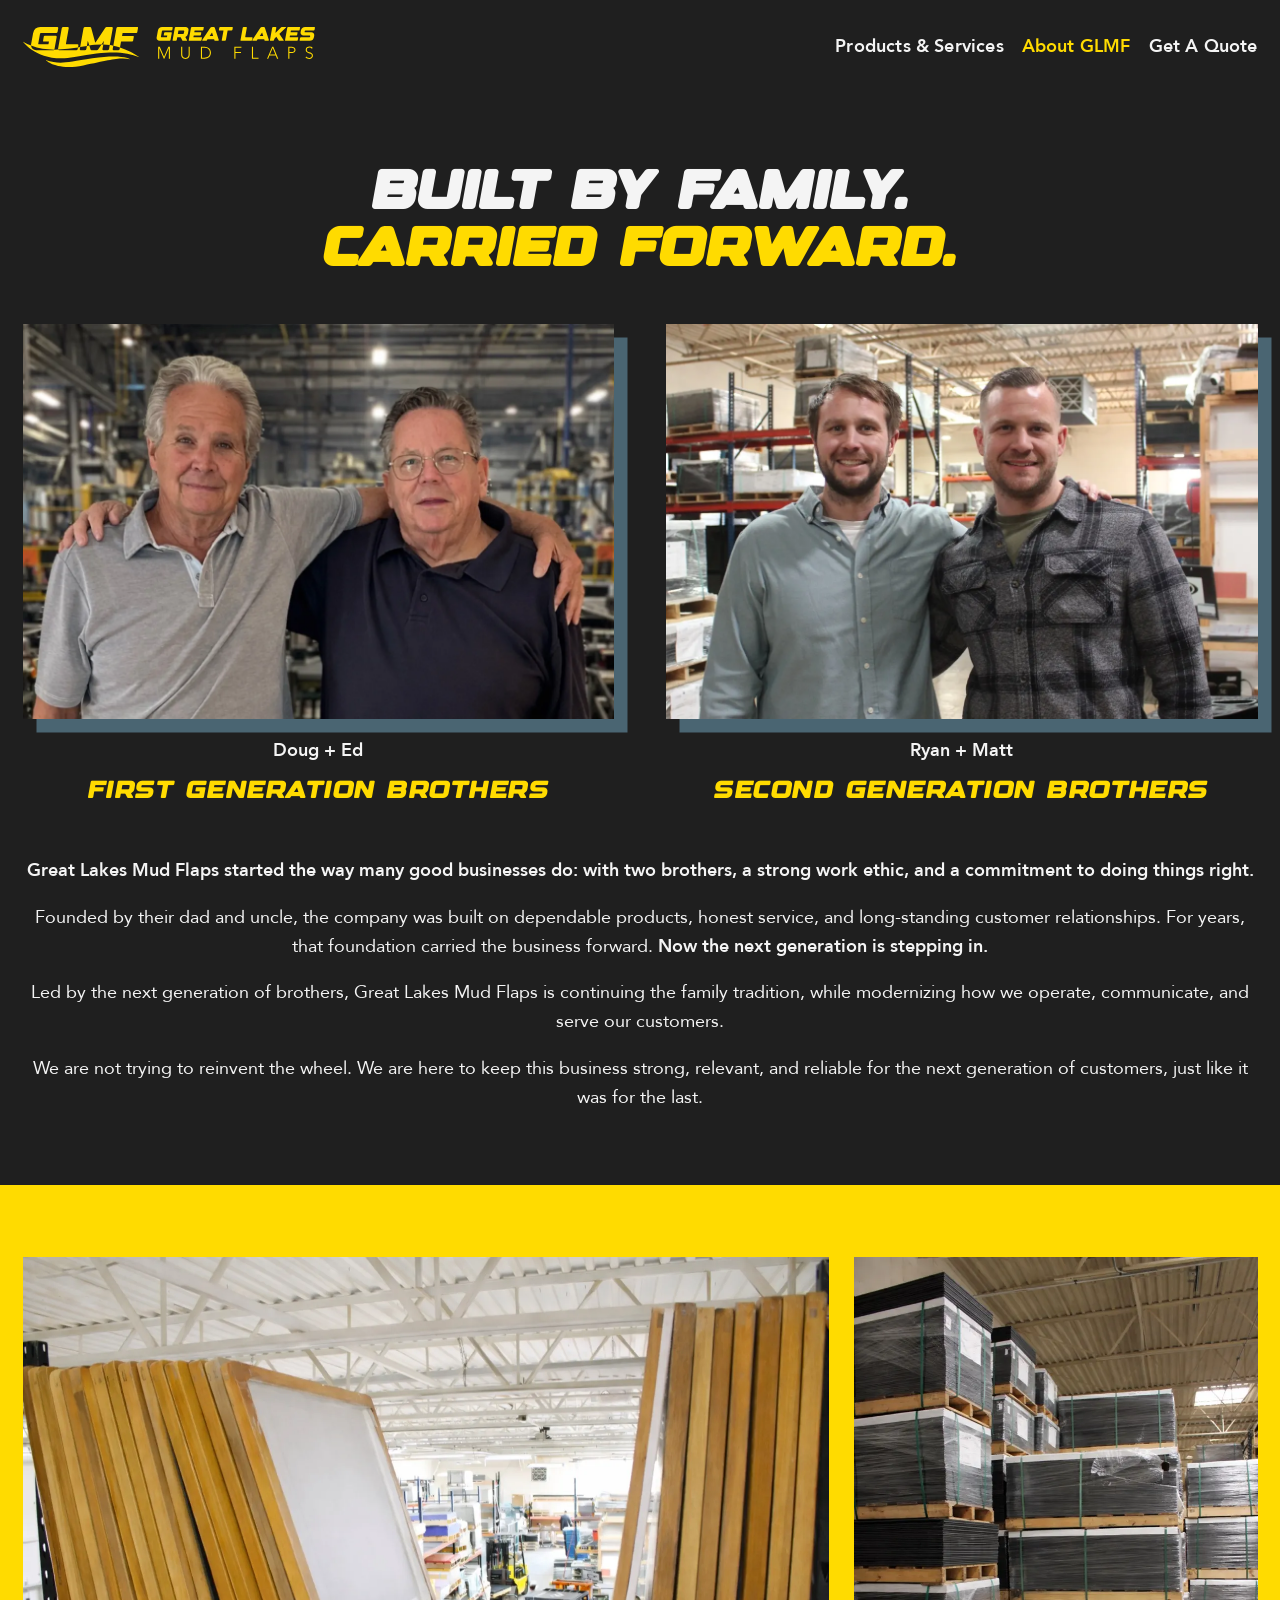
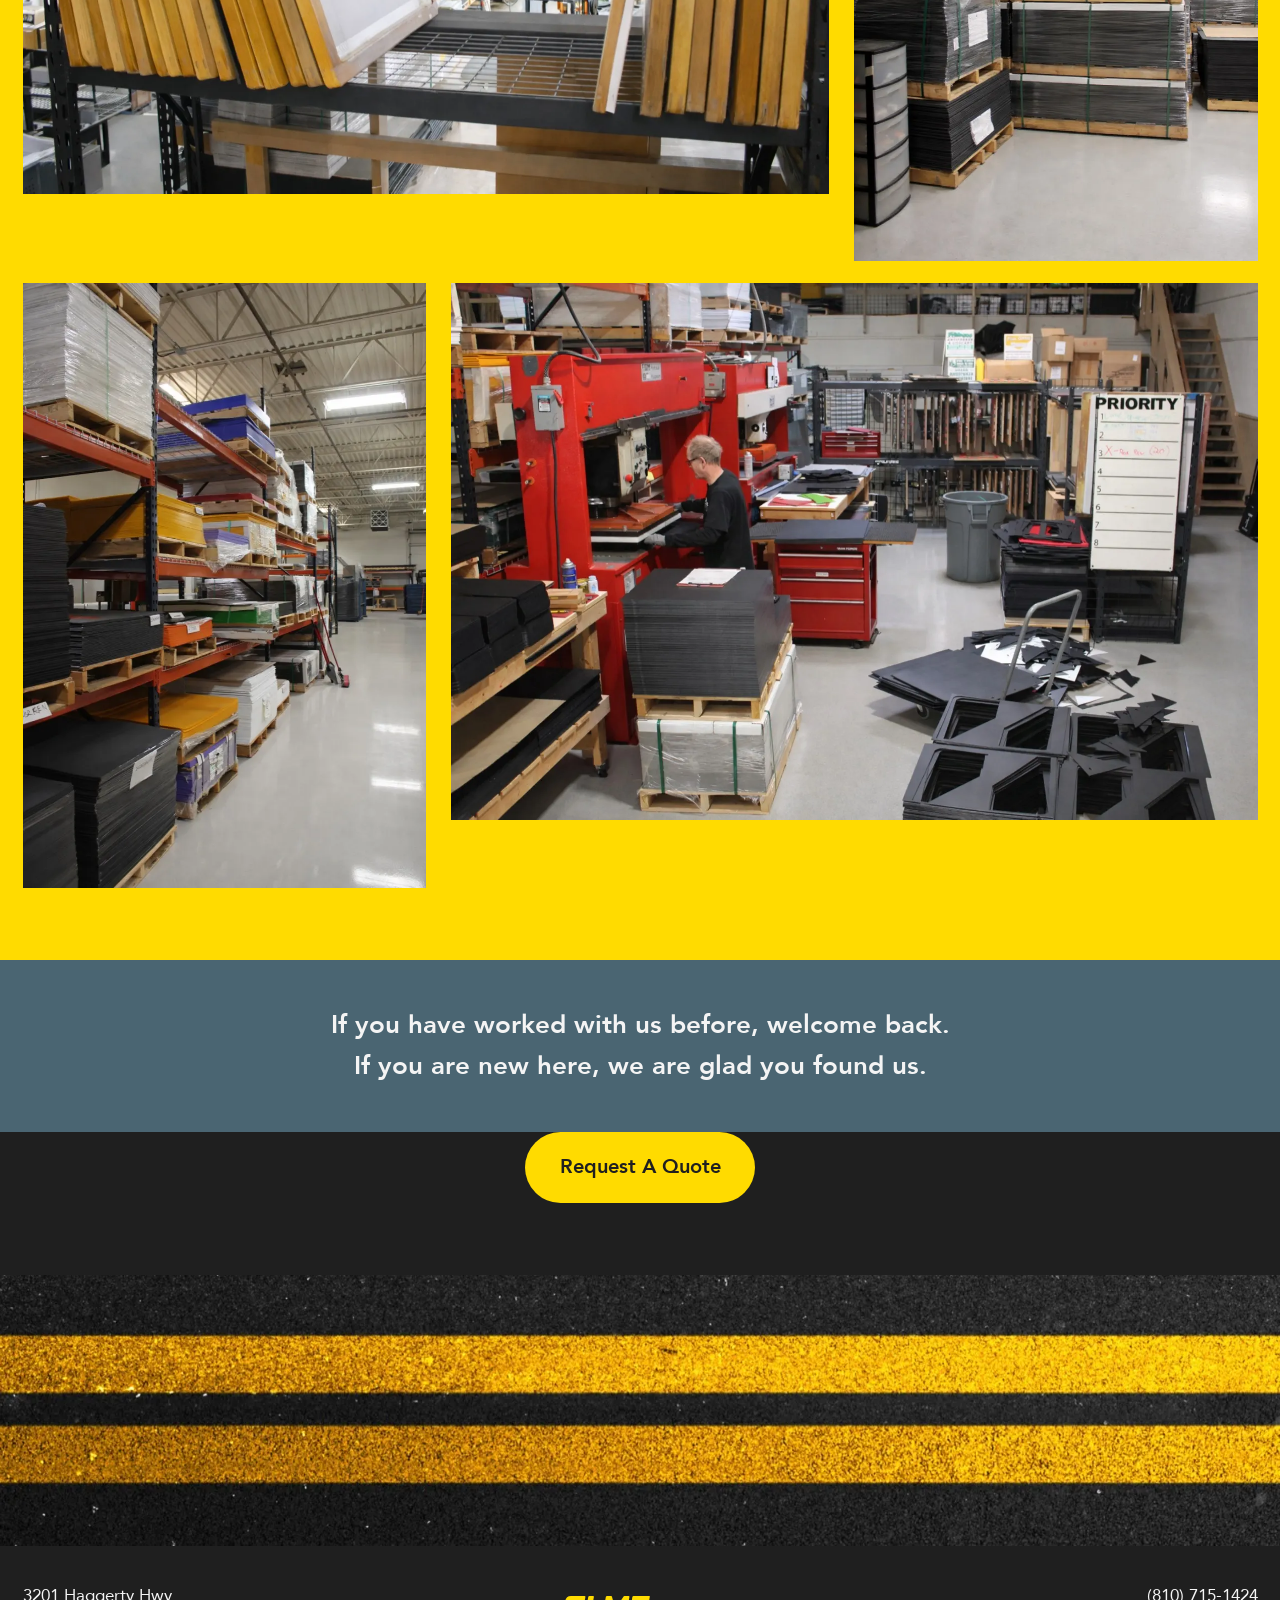
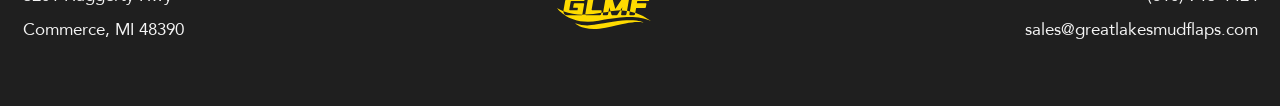
==== commit 300d4594: "url push Co-authored-by: Copilot <copilot@github.com>" ====
--- a/about.html
+++ b/about.html
@@ -8,26 +8,28 @@
     <meta name="description"
         content="Learn how Great Lakes Mud Flaps has grown from a family business into a modern mud flap supplier serving fleets, distributors, and commercial customers.">
     <meta name="viewport" content="width=device-width, initial-scale=1">
-    <link rel="canonical" href="https://greatlakesmudflaps.com/about.html">
+    <link rel="canonical" href="https://billymitchell.github.io/great-lakes-mud-flaps/about.html">
     <meta property="og:type" content="website">
     <meta property="og:title" content="About Great Lakes Mud Flaps | Family-Owned Mud Flap Supplier">
     <meta property="og:description"
         content="A family-owned mud flap supplier built on dependable service, long-standing customer relationships, and modernized operations.">
-    <meta property="og:url" content="https://greatlakesmudflaps.com/about.html">
+    <meta property="og:url" content="https://billymitchell.github.io/great-lakes-mud-flaps/about.html">
     <meta property="og:site_name" content="Great Lakes Mud Flaps">
-    <meta property="og:image" content="https://greatlakesmudflaps.com/images/optimized/about-ryan-matt.jpg">
+    <meta property="og:image"
+        content="https://billymitchell.github.io/great-lakes-mud-flaps/images/optimized/about-ryan-matt.jpg">
     <meta name="twitter:card" content="summary_large_image">
     <meta name="twitter:title" content="About Great Lakes Mud Flaps | Family-Owned Mud Flap Supplier">
     <meta name="twitter:description"
         content="A family-owned mud flap supplier built on dependable service, long-standing customer relationships, and modernized operations.">
-    <meta name="twitter:image" content="https://greatlakesmudflaps.com/images/optimized/about-ryan-matt.jpg">
+    <meta name="twitter:image"
+        content="https://billymitchell.github.io/great-lakes-mud-flaps/images/optimized/about-ryan-matt.jpg">
     <script type="application/ld+json">
         {
             "@context": "https://schema.org",
             "@type": "LocalBusiness",
             "name": "Great Lakes Mud Flaps",
-            "url": "https://greatlakesmudflaps.com/",
-            "image": "https://greatlakesmudflaps.com/images/optimized/hero-home.jpg",
+            "url": "https://billymitchell.github.io/great-lakes-mud-flaps/",
+            "image": "https://billymitchell.github.io/great-lakes-mud-flaps/images/optimized/hero-home.jpg",
             "telephone": "+1-810-715-1424",
             "email": "sales@greatlakesmudflaps.com",
             "description": "Supplier of stock and custom mud flaps, screen printing, die cutting, and hot stamping for fleets and distributors.",
@@ -156,7 +158,7 @@
         <section class="page-cta" aria-label="Request a quote">
             <div class="container">
                 <div class="inner">
-                    <a href="/quote.html" class="button yellow">Request A Quote</a>
+                    <a href="quote.html" class="button yellow">Request A Quote</a>
                 </div>
             </div>
         </section>
@@ -165,4 +167,4 @@
     <script src="main.js" defer></script>
 </body>
 
-</html>
+</html>
--- a/main.css
+++ b/main.css
@@ -3,6 +3,7 @@
 }
 
 html {
+  font-size: 18px;
   scroll-behavior: smooth;
 }
 
@@ -128,7 +129,7 @@
   background-color: var(--deep-charcoal);
   color: var(--deep-charcoal);
   font-family: "Avenir", sans-serif;
-  font-size: 18px;
+  font-size: 1rem;
   line-height: 1.6;
 }
 
@@ -187,7 +188,7 @@
 }
 
 h1 {
-  font-size: clamp(2.5rem, 5vw, 4rem);
+  font-size: clamp(2.5rem, 5vw, 3rem);
 }
 
 h2 {
@@ -251,8 +252,7 @@
 }
 
 .story-copy,
-.page-intro,
-.hero-note {
+.page-intro {
   max-width: 42rem;
   text-align: center;
 }
@@ -302,7 +302,6 @@
 }
 
 .columns-1-1 .col {
-  flex: 1 1 0;
   width: 50%;
 }
 
@@ -313,19 +312,24 @@
 
 .columns-2-1 .col:first-child {
   flex: 2 1 0;
+  width: 66.66%;
 }
 
 .columns-2-1 .col:last-child {
   flex: 1 1 0;
+  width: 33.33%;
 }
 
 .columns-1-2 .col:first-child {
   flex: 1 1 0;
+  width: 33.33%;
 }
 
 .columns-1-2 .col:last-child {
   flex: 2 1 0;
-}
+  width: 66.66%;
+}
+
 
 .section-header {
   display: grid;
@@ -335,6 +339,13 @@
   margin-bottom: 2rem;
   text-align: center;
 }
+
+.section-header .header-left,
+.section-header h2,
+.section-header .header-right {
+     text-box-trim: trim-both;
+}
+
 
 .header-left,
 .header-right {
@@ -364,12 +375,12 @@
   align-items: center;
   justify-content: center;
   padding: 0.95rem 1.8rem;
-  border: none;
+  border: 2px solid transparent;
   border-radius: 999px;
   font-size: 1.125rem;
   font-weight: 800;
   text-decoration: none;
-  transition: transform 0.2s ease, box-shadow 0.2s ease, background-color 0.2s ease, color 0.2s ease;
+  transition: transform 0.2s ease, box-shadow 0.2s ease, background-color 0.2s ease, color 0.2s ease, border-color 0.2s ease;
 }
 
 .button:hover,
@@ -383,9 +394,23 @@
   color: var(--off-white);
 }
 
+.charcoal:hover,
+.charcoal:focus-visible {
+  background-color: var(--yellow);
+  border-color: var(--deep-charcoal);
+  color: var(--deep-charcoal);
+}
+
 .yellow {
   background-color: var(--yellow);
   color: var(--deep-charcoal);
+}
+
+.yellow:hover,
+.yellow:focus-visible {
+  background-color: var(--deep-charcoal);
+  border-color: var(--yellow);
+  color: var(--yellow);
 }
 
 .site-header {
@@ -518,15 +543,11 @@
 }
 
 .hero.home .top {
-  background-image:
-    linear-gradient(90deg, rgba(31, 31, 31, 0.82) 0%, rgba(31, 31, 31, 0.58) 42%, rgba(31, 31, 31, 0.2) 100%),
-    url("./images/optimized/hero-home.jpg");
-  background-image:
-    linear-gradient(90deg, rgba(31, 31, 31, 0.82) 0%, rgba(31, 31, 31, 0.58) 42%, rgba(31, 31, 31, 0.2) 100%),
-    image-set(
-      url("./images/optimized/hero-home.webp") type("image/webp"),
-      url("./images/optimized/hero-home.jpg") type("image/jpeg")
-    );
+  background-image: url("./images/optimized/hero-home.jpg");
+  background-image: image-set(
+    url("./images/optimized/hero-home.webp") type("image/webp"),
+    url("./images/optimized/hero-home.jpg") type("image/jpeg")
+  );
   background-position: 28% center;
   background-repeat: no-repeat;
   background-size: cover;
@@ -535,24 +556,23 @@
 .home-hero__content {
   display: flex;
   flex-direction: column;
-  justify-content: flex-end;
+  justify-content: flex-start;
   align-items: flex-start;
-  gap: 1rem;
+  gap: .5rem;
   min-height: clamp(24rem, 70vh, 44rem);
-  padding-top: 2rem;
+  padding-top: clamp(2.5rem, 7vw, 2rem);
   padding-bottom: 4rem;
 }
 
 .hero.home h1,
 .hero.home .sub-text {
-  color: var(--off-white);
+  color: var(--deep-charcoal);
 }
 
 .hero.home .sub-text {
   font-size: 1rem;
   font-weight: 800;
   letter-spacing: 0.04em;
-  text-transform: uppercase;
 }
 
 .hero.home .bottom {
@@ -560,8 +580,13 @@
   color: var(--off-white);
 }
 
+.bottom .container {
+  padding-top: 2rem;
+  padding-bottom: 2rem;
+}
 .hero-summary {
-  max-width: 36rem;
+  font-size: 1.11rem;
+  text-align: center;
 }
 
 .why-glmf,
@@ -571,6 +596,11 @@
 
 .why-glmf .inner.columns-1-1 {
   align-items: flex-start;
+  justify-content: center;
+}
+
+.why-glmf .col:first-child {
+  max-width: 340px;
 }
 
 .why-glmf ul {
@@ -635,6 +665,9 @@
 
 .hero-note {
   color: var(--off-white);
+  font-size: .975rem;
+  text-align: center;
+  font-weight: 100;
 }
 
 .available-products,
@@ -648,6 +681,17 @@
   color: var(--off-white);
 }
 
+.available-products .section-header,
+.available-services .section-header {
+  margin-bottom: 0;
+}
+.available-products .container,
+.available-services .container {
+    padding-top: 2rem;
+  padding-bottom: 2rem;
+}
+
+
 .available-services,
 .unsure-where-to-start {
   color: var(--off-white);
@@ -656,6 +700,11 @@
 .available-services h2,
 .unsure-where-to-start h2 {
   color: var(--yellow);
+}
+
+.unsure-where-to-start p, .unsure-where-to-start li {
+  font-size: 1.38rem;
+  text-align: center;
 }
 
 .mud-flaps,
@@ -686,13 +735,24 @@
   text-align: center;
 }
 
+.product-copy p {
+  font-size: 1.38rem;
+  font-weight: 100;
+  line-height: 1.83rem;
+}
+
 .product-band h3 {
   color: currentColor;
 }
 
 .product-media {
+  display: flex;
   margin: 0;
   min-height: clamp(20rem, 45vw, 31rem);
+}
+
+.product-media picture {
+  flex: 1 1 auto;
 }
 
 .product-media picture,
@@ -1023,6 +1083,15 @@
   width: 100%;
 }
 
+.site-footer__road-wrap {
+  aspect-ratio: 3840 / 814;
+}
+
+.site-footer__road {
+  height: 100%;
+  object-fit: contain;
+}
+
 .site-footer__container {
   display: flex;
   align-items: center;
